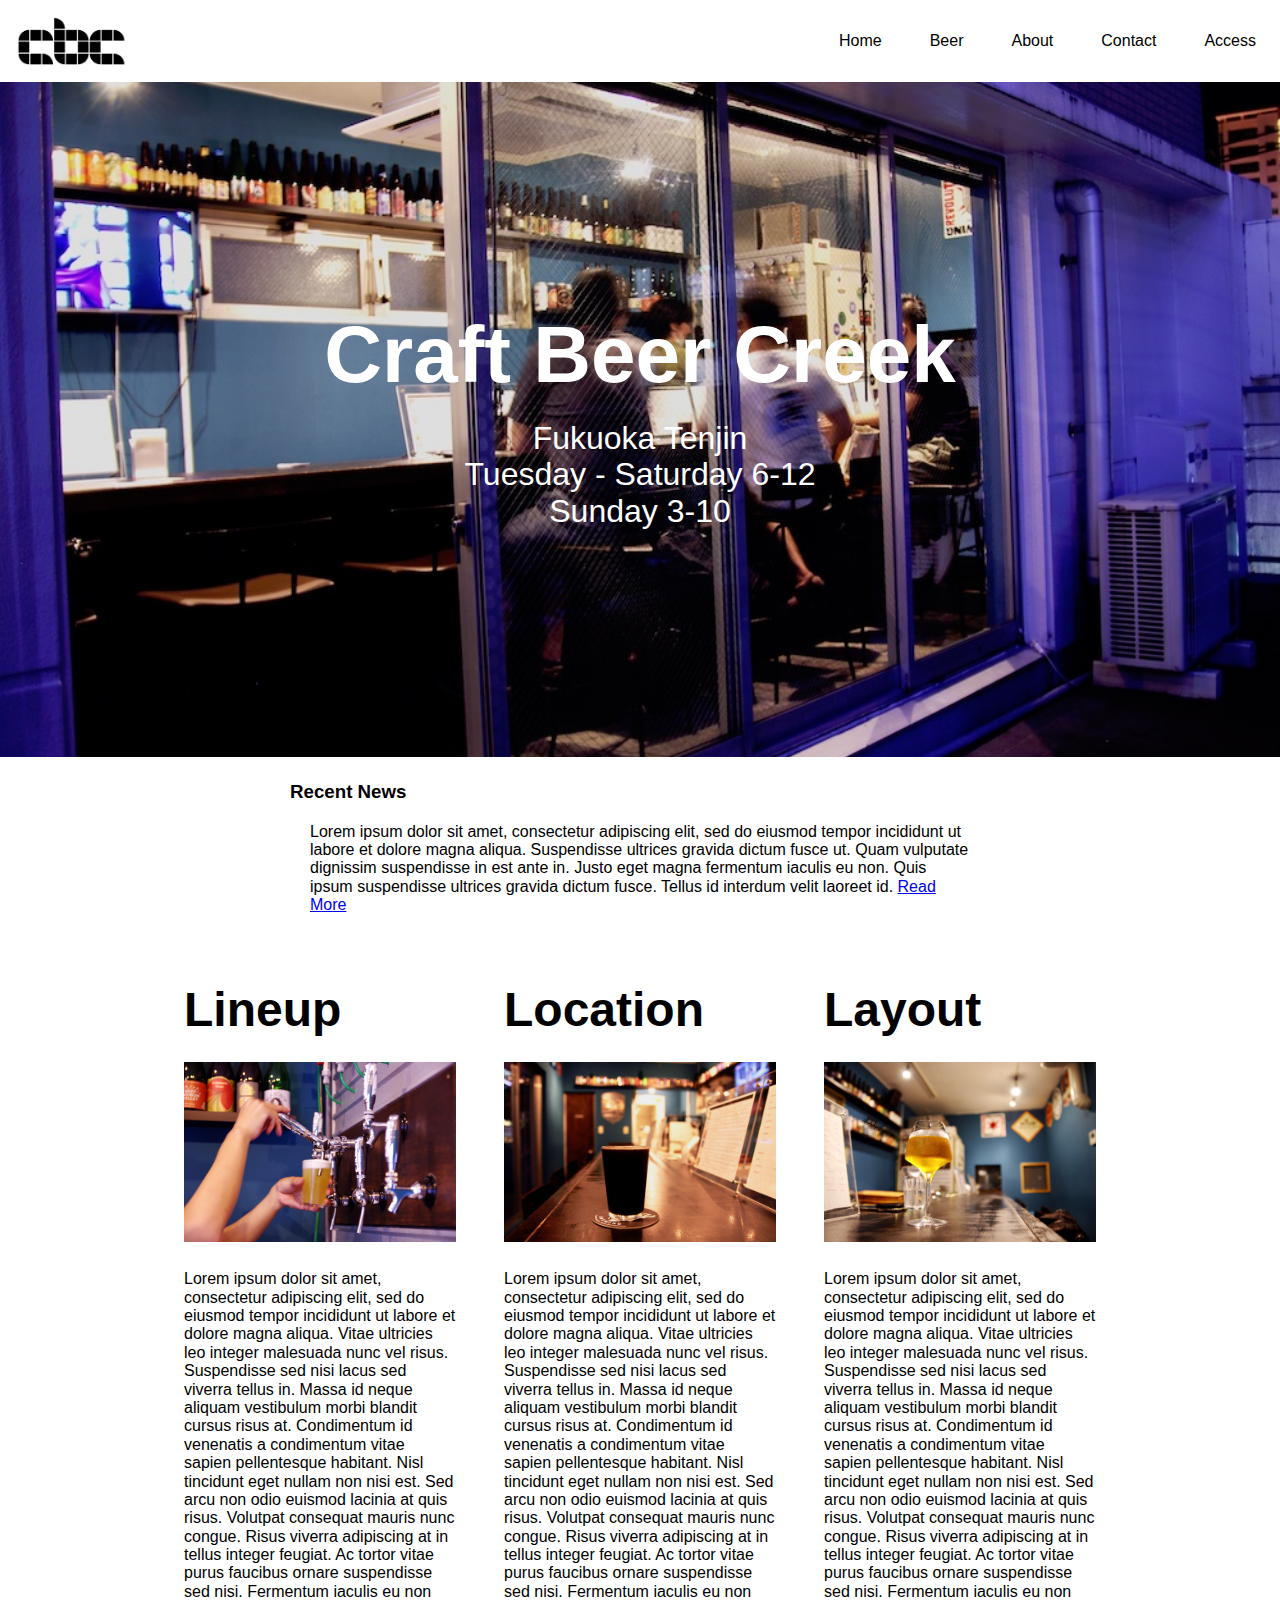
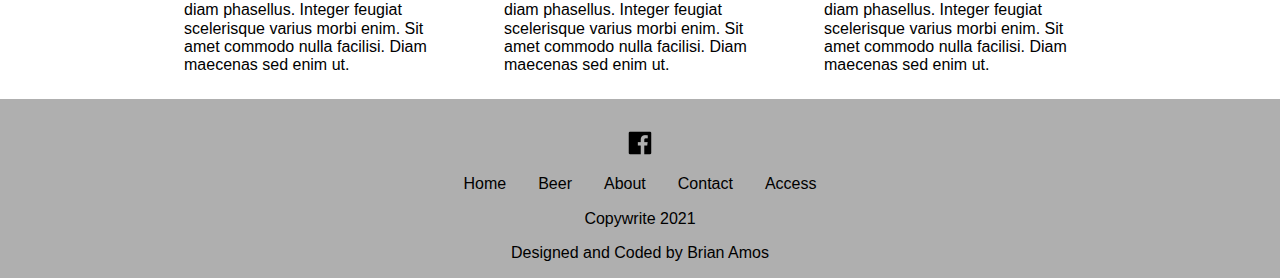
==== index.html @ b4b00aa2 "add menu" ====
<!DOCTYPE html>
<html lang="en">
<head>
    <meta charset="UTF-8">
    <meta name="viewport" content="width=device-width, initial-scale=1.0">
    <title>Document</title>
    <link rel="stylesheet" href="css/normalize.css">
    <link rel="stylesheet" href="css/mystyle.css">
</head>
<body>
  <div class="nav-background">
    <div class="nav-container">
      <div class="logo-btn">
        <img class="logo" src="/cbc.png" alt="logo">
        <div class="menu-button">Menu</div>
      </div>
      <nav>
        <ul class="nav-ul hide-ul">
          <li>
            <a class="nav-link" href="#">Home</a>  
          </li>
          <li>
            <a class="nav-link" href="#">Beer</a>
          </li>
          <li>
            <a class="nav-link" href="#">About</a>
          </li>
          <li>
            <a class="nav-link" href="#">Contact</a>
          </li>
          <li>
            <a class="nav-link" href="#">Access</a>
          </li>
        </ul>
      </nav>
    </div>  
  </div>
<div class="jumbotron"><h1>Craft Beer Creek</h1><br>
<p class="jumbotron-text">Fukuoka Tenjin<br>Tuesday - Saturday 6-12<br>Sunday 3-10</p>
</div>
<section class="recent_news">
  <h3 id="new-title">Recent News</h3>
  <p class="news_blurp">Lorem ipsum dolor sit amet, consectetur adipiscing elit, sed do eiusmod tempor incididunt ut labore et dolore magna aliqua. Suspendisse ultrices gravida dictum fusce ut. Quam vulputate dignissim suspendisse in est ante in. Justo eget magna fermentum iaculis eu non. Quis ipsum suspendisse ultrices gravida dictum fusce. Tellus id interdum velit laoreet id. <a href="#">Read More</a></p>
  <p></p>
</section>
<section class="intro">
    <div class="info">
      <h2>Lineup</h2>
      <img class="info-img" src="creekimg/creek3.jpg" alt="creek tap">
      <p>Lorem ipsum dolor sit amet, consectetur adipiscing elit, sed do eiusmod tempor incididunt ut labore et dolore magna aliqua. Vitae ultricies leo integer malesuada nunc vel risus. Suspendisse sed nisi lacus sed viverra tellus in. Massa id neque aliquam vestibulum morbi blandit cursus risus at. Condimentum id venenatis a condimentum vitae sapien pellentesque habitant. Nisl tincidunt eget nullam non nisi est. Sed arcu non odio euismod lacinia at quis risus. Volutpat consequat mauris nunc congue. Risus viverra adipiscing at in tellus integer feugiat. Ac tortor vitae purus faucibus ornare suspendisse sed nisi. Fermentum iaculis eu non diam phasellus. Integer feugiat scelerisque varius morbi enim. Sit amet commodo nulla facilisi. Diam maecenas sed enim ut.</p>
    </div>
    <div class="info">
      <h2>Location</h2>
      <img class="info-img" src="creekimg/creek2.jpg" alt="">
      <p>Lorem ipsum dolor sit amet, consectetur adipiscing elit, sed do eiusmod tempor incididunt ut labore et dolore magna aliqua. Vitae ultricies leo integer malesuada nunc vel risus. Suspendisse sed nisi lacus sed viverra tellus in. Massa id neque aliquam vestibulum morbi blandit cursus risus at. Condimentum id venenatis a condimentum vitae sapien pellentesque habitant. Nisl tincidunt eget nullam non nisi est. Sed arcu non odio euismod lacinia at quis risus. Volutpat consequat mauris nunc congue. Risus viverra adipiscing at in tellus integer feugiat. Ac tortor vitae purus faucibus ornare suspendisse sed nisi. Fermentum iaculis eu non diam phasellus. Integer feugiat scelerisque varius morbi enim. Sit amet commodo nulla facilisi. Diam maecenas sed enim ut.</p>
    </div>
    <div class="info">
      <h2>Layout</h2>
      <img class="info-img" src="creekimg/creek4.jpg" alt="">
      <p>Lorem ipsum dolor sit amet, consectetur adipiscing elit, sed do eiusmod tempor incididunt ut labore et dolore magna aliqua. Vitae ultricies leo integer malesuada nunc vel risus. Suspendisse sed nisi lacus sed viverra tellus in. Massa id neque aliquam vestibulum morbi blandit cursus risus at. Condimentum id venenatis a condimentum vitae sapien pellentesque habitant. Nisl tincidunt eget nullam non nisi est. Sed arcu non odio euismod lacinia at quis risus. Volutpat consequat mauris nunc congue. Risus viverra adipiscing at in tellus integer feugiat. Ac tortor vitae purus faucibus ornare suspendisse sed nisi. Fermentum iaculis eu non diam phasellus. Integer feugiat scelerisque varius morbi enim. Sit amet commodo nulla facilisi. Diam maecenas sed enim ut.</p>
    </div>
</section>
<footer>
  <div class="social"><a href="https://www.facebook.com/craftbeercreek/"><img src="facebook.png" alt="facebook"></a></div>
  <div class="footer-links">
    <ul class="footer-ul">
    <li>
      <a class="footer-link" href="#">Home</a>  
    </li>
    <li>
      <a class="footer-link" href="#">Beer</a>
    </li>
    <li>
      <a class="footer-link" href="#">About</a>
    </li>
    <li>
      <a class="footer-link" href="#">Contact</a>
    </li>
    <li>
      <a class="footer-link" href="#">Access</a>
    </li>
  </ul></div>
  <div class="cr"><p>Copywrite 2021</p></div>
  <div><p>Designed and Coded by Brian Amos</p></div>
</footer>
<script src="myjs.js"></script>    
</body>
</html>
---- css/mystyle.css ----
body, p, h1, h2, h3, h4, ul, li {
  margin: 0;
  padding: 0;
}

body {
  max-height: 100vh;
  font-family: sans-serif;
}
nav {
  font-style: normal;
  line-height: 50px;
}
.nav-container > nav > ul {
  list-style-type: none;
}
.nav-container {
  display: flex;
  justify-content: space-between;
  margin: 0 auto;
}
.logo-btn {
  display: flex;
  justify-content: space-between;
  align-items: center;
}
.nav-container > nav > ul {
  list-style-type: none;
}
.nav-ul {
  display: flex;
  max-width: 700px;
}
.nav-ul > li {
  display: flex;
}
.nav-link {
  font-size: 1rem;
  text-decoration: none;
  color: black;
  flex: 1;
  transition: 200ms;
}
.nav-ul li a:hover {
  color: #afafaf;
}
.logo {
    padding: 1rem;
    height: 3rem; 
    width: 6.975rem;
}
@media screen and (max-width: 700px) {

  .nav-container {
    flex-direction: column;
    text-align: center;
  }

  .menu-button {
    padding: 1rem;
    background-color: #f1f1f1;
    cursor: pointer;
  }

  .nav-ul {
    display: block;
    -webkit-box-orient: vertical;
    -webkit-box-direction: normal;
    -webkit-flex-direction: column;
    -ms-flex-direction: column;
    flex-direction: column;
    overflow: auto;
    direction: rtl;
    transition: max-height 400ms;
    max-height: 80vh;
  }

  .hide-ul {
    max-height: 0;
  }

  .nav-link {
    padding: 1rem 0;
    font-size: 1.3rem;
    border-bottom: 1px solid #f4f4f4;
  }
}
/* DESKTOP MENU */
@media screen and (min-width: 701px) {

  .menu-button {
    display: none;
  }

  .nav-link {
    flex-basis: auto;
    padding: 1rem 1.5rem;
  }
}

/* This moves the logo so that it's not touching the left side */
@media screen and (max-width: 1040px) {
  .nav-logo {
    margin-left: 1rem;
  }
}
/* END DESKTOP MENU */
.jumbotron {
    height: 100%;
    min-height: 75vh;
    background-size: cover;
    display: flex;
    flex-direction: column;
    justify-content: center;
    align-items: center;
    background-repeat: no-repeat;
    background-position: center;
    background-image: url("/creekimg/creek005.jpg");
}
.jumbotron-text {
  color: white;
  text-align: center;
  font-size: 2rem;
}
pic-text {
    font-size: 2rem;
    color: white;
}
footer {
    display: flex;
    flex-direction: column;
    justify-content: center;
    align-items: center;
    background-color: #afafaf;
    padding: 1rem 1rem;
}
.social {
  padding: 1rem 1rem;
}
.footer-ul {
  list-style: none;
  display: flex;
}
.footer-link {
  text-decoration: none;
  color: black;
  padding: 1rem 1rem;
}
.cr {
  padding: 1rem 1rem;
}
h1 {
  color: white;
  font-size: 5rem;
}
.recent_news {
  padding: 1.5rem;
  margin: auto;
  width: 75%;
  max-width: 700px;
}
#news-title {
  text-align: center;
}
.news_blurp {
  padding: 1.25rem;
}
.intro {
  margin: auto;
  width: 75%;
  display: flex;
  flex-wrap: wrap;
  flex-direction: row;
}
h2 {
  font-size: 3rem;
}
.info {
  min-width: 200px;
  flex: 1;
  padding: 1.5rem;
}
.info-img {
  padding: 1.5rem 0rem;
  margin: auto;
  width: 100%;
  height: auto;
}
/* Beer Menu */
.beerimg {
  height: auto;
  width: 100%;
  max-width: 100px;
  max-height: 100px;
  flex: 1;
  padding: 15px 0 0 0;
}
.beer-menu-title {
  text-align: center;
}
.beer-name {
  text-align: left;
  padding: 3px;
}
.beer {
  display: flex;
  flex-wrap: wrap;
  flex-flow: row;
  padding: 10px;
  max-width: 800px;
  margin: 0 auto;
}
.words {
  display: flex;
  flex: 2 200px;
  flex-direction: column;
  padding: 10px;
}
.top-beer {
  flex-direction: column;
}
.beer-extra {
  display: flex;
  flex-direction: row;
  padding: 3px;
}
.beer-des {
  font-size: small;
}
.half-price {
  padding: 10px 3px 3px 3px;
}
.pint-price {
  padding: 10px 3px 3px 3px;
}
.beer-origin {
  padding: 0 6px 0 0;
}
.beer-style {
  padding: 0 6px 0 0;
}
.abv {
  padding: 0 6px 0 0;
}
@media screen and (max-width: 800px) {
  
  .collapsible {
    display: flex;
  }
  .beer-des {
      padding: 0 18px;
      background-color: white;
      max-height: 0;
      overflow: hidden;
      transition: max-height 0.2s ease-out;
    }
}
@media screen and (min-width: 801px) {

  .collapsible {
    display: none;
  }
}
.collapsible {
  background-color: #eee;
  color: #444;
  cursor: pointer;
  padding: 18px;
  width: 100%;
  border: none;
  text-align: left;
  outline: none;
  font-size: 15px;
}
.active, .collapsible:hover {
  background-color: #ccc;
}
.collapsible:after {
  content: '\02795'; /* Unicode character for "plus" sign (+) */
  font-size: 13px;
  color: white;
  float: right;
  margin-left: 5px;
}
.active:after {
  content: "\2796"; /* Unicode character for "minus" sign (-) */
}
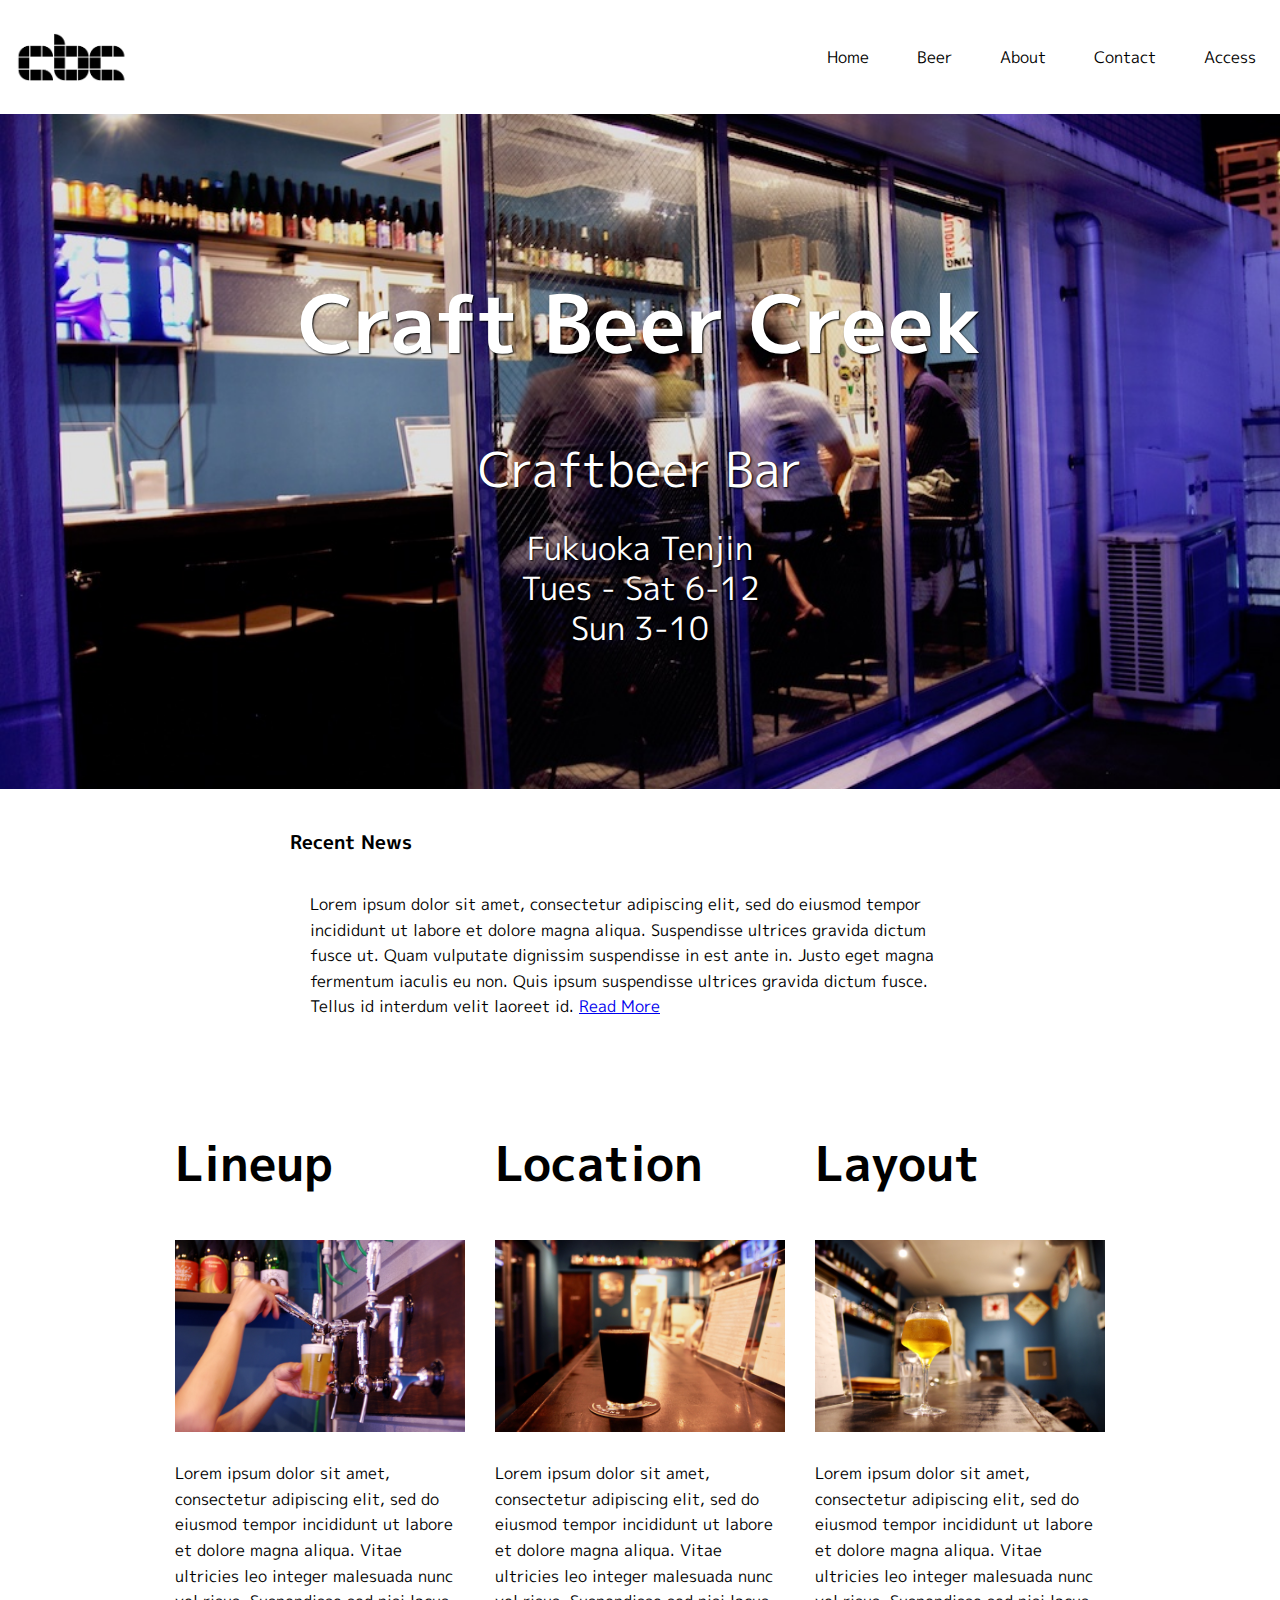
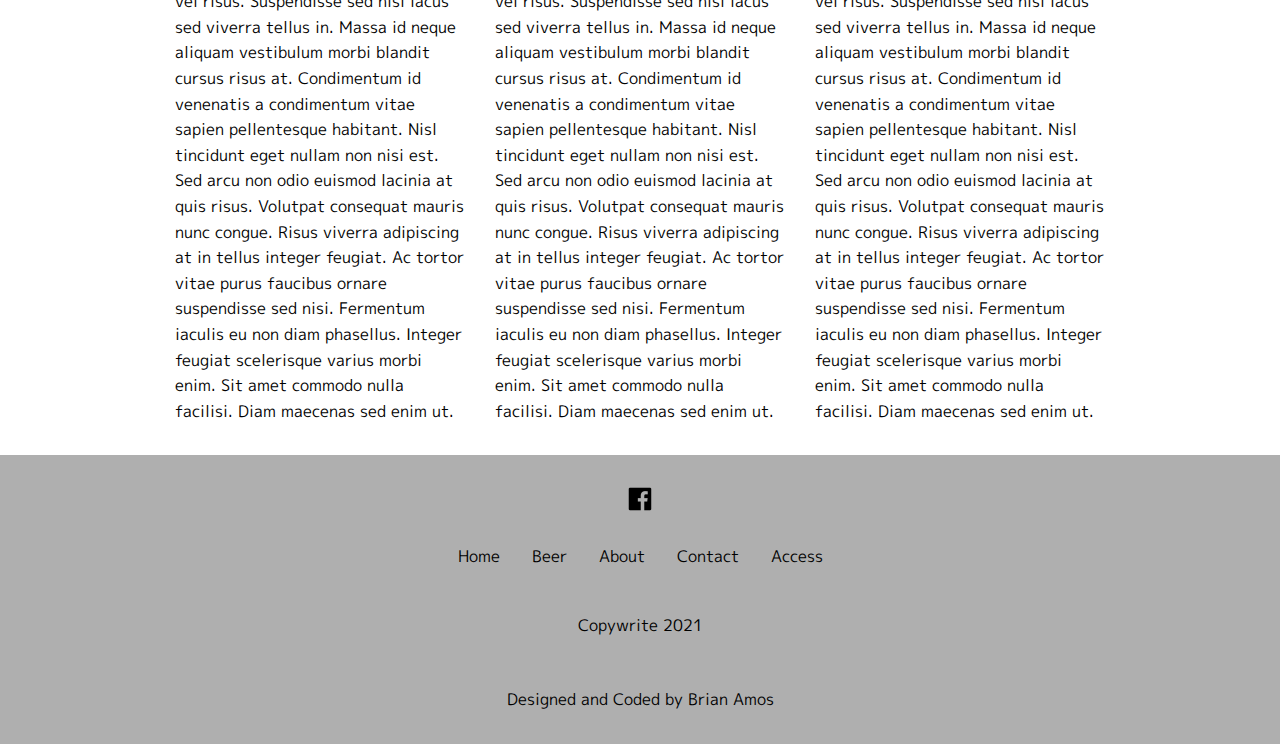
==== commit 6a890dc7: "Chagned menu to cards" ====
--- a/index.html
+++ b/index.html
@@ -3,9 +3,11 @@
 <head>
     <meta charset="UTF-8">
     <meta name="viewport" content="width=device-width, initial-scale=1.0">
-    <title>Document</title>
+    <title>Craft Beer Creek - Home</title>
     <link rel="stylesheet" href="css/normalize.css">
     <link rel="stylesheet" href="css/mystyle.css">
+    <link rel="preconnect" href="https://fonts.gstatic.com">
+    <link href="https://fonts.googleapis.com/css2?family=M+PLUS+1p:wght@100;300;400;500;700;800;900&display=swap" rel="stylesheet"> 
 </head>
 <body>
   <div class="nav-background">
@@ -35,8 +37,9 @@
       </nav>
     </div>  
   </div>
-<div class="jumbotron"><h1>Craft Beer Creek</h1><br>
-<p class="jumbotron-text">Fukuoka Tenjin<br>Tuesday - Saturday 6-12<br>Sunday 3-10</p>
+<div class="jumbotron"><h1 id="jumbo-title">Craft Beer Creek</h1><br>
+  <span class="tag">Craftbeer Bar</span>
+<p class="jumbotron-text">Fukuoka Tenjin<br>Tues - Sat 6-12<br>Sun 3-10</p>
 </div>
 <section class="recent_news">
   <h3 id="new-title">Recent News</h3>
@@ -44,21 +47,21 @@
   <p></p>
 </section>
 <section class="intro">
-    <div class="info">
-      <h2>Lineup</h2>
-      <img class="info-img" src="creekimg/creek3.jpg" alt="creek tap">
-      <p>Lorem ipsum dolor sit amet, consectetur adipiscing elit, sed do eiusmod tempor incididunt ut labore et dolore magna aliqua. Vitae ultricies leo integer malesuada nunc vel risus. Suspendisse sed nisi lacus sed viverra tellus in. Massa id neque aliquam vestibulum morbi blandit cursus risus at. Condimentum id venenatis a condimentum vitae sapien pellentesque habitant. Nisl tincidunt eget nullam non nisi est. Sed arcu non odio euismod lacinia at quis risus. Volutpat consequat mauris nunc congue. Risus viverra adipiscing at in tellus integer feugiat. Ac tortor vitae purus faucibus ornare suspendisse sed nisi. Fermentum iaculis eu non diam phasellus. Integer feugiat scelerisque varius morbi enim. Sit amet commodo nulla facilisi. Diam maecenas sed enim ut.</p>
-    </div>
-    <div class="info">
-      <h2>Location</h2>
-      <img class="info-img" src="creekimg/creek2.jpg" alt="">
-      <p>Lorem ipsum dolor sit amet, consectetur adipiscing elit, sed do eiusmod tempor incididunt ut labore et dolore magna aliqua. Vitae ultricies leo integer malesuada nunc vel risus. Suspendisse sed nisi lacus sed viverra tellus in. Massa id neque aliquam vestibulum morbi blandit cursus risus at. Condimentum id venenatis a condimentum vitae sapien pellentesque habitant. Nisl tincidunt eget nullam non nisi est. Sed arcu non odio euismod lacinia at quis risus. Volutpat consequat mauris nunc congue. Risus viverra adipiscing at in tellus integer feugiat. Ac tortor vitae purus faucibus ornare suspendisse sed nisi. Fermentum iaculis eu non diam phasellus. Integer feugiat scelerisque varius morbi enim. Sit amet commodo nulla facilisi. Diam maecenas sed enim ut.</p>
-    </div>
-    <div class="info">
-      <h2>Layout</h2>
-      <img class="info-img" src="creekimg/creek4.jpg" alt="">
-      <p>Lorem ipsum dolor sit amet, consectetur adipiscing elit, sed do eiusmod tempor incididunt ut labore et dolore magna aliqua. Vitae ultricies leo integer malesuada nunc vel risus. Suspendisse sed nisi lacus sed viverra tellus in. Massa id neque aliquam vestibulum morbi blandit cursus risus at. Condimentum id venenatis a condimentum vitae sapien pellentesque habitant. Nisl tincidunt eget nullam non nisi est. Sed arcu non odio euismod lacinia at quis risus. Volutpat consequat mauris nunc congue. Risus viverra adipiscing at in tellus integer feugiat. Ac tortor vitae purus faucibus ornare suspendisse sed nisi. Fermentum iaculis eu non diam phasellus. Integer feugiat scelerisque varius morbi enim. Sit amet commodo nulla facilisi. Diam maecenas sed enim ut.</p>
-    </div>
+  <div class="info">
+    <h2>Lineup</h2>
+    <img class="info-img" src="creekimg/creek3.jpg" alt="creek tap">
+    <p>Lorem ipsum dolor sit amet, consectetur adipiscing elit, sed do eiusmod tempor incididunt ut labore et dolore magna aliqua. Vitae ultricies leo integer malesuada nunc vel risus. Suspendisse sed nisi lacus sed viverra tellus in. Massa id neque aliquam vestibulum morbi blandit cursus risus at. Condimentum id venenatis a condimentum vitae sapien pellentesque habitant. Nisl tincidunt eget nullam non nisi est. Sed arcu non odio euismod lacinia at quis risus. Volutpat consequat mauris nunc congue. Risus viverra adipiscing at in tellus integer feugiat. Ac tortor vitae purus faucibus ornare suspendisse sed nisi. Fermentum iaculis eu non diam phasellus. Integer feugiat scelerisque varius morbi enim. Sit amet commodo nulla facilisi. Diam maecenas sed enim ut.</p>
+  </div>
+  <div class="info">
+    <h2>Location</h2>
+    <img class="info-img" src="creekimg/creek2.jpg" alt="">
+    <p>Lorem ipsum dolor sit amet, consectetur adipiscing elit, sed do eiusmod tempor incididunt ut labore et dolore magna aliqua. Vitae ultricies leo integer malesuada nunc vel risus. Suspendisse sed nisi lacus sed viverra tellus in. Massa id neque aliquam vestibulum morbi blandit cursus risus at. Condimentum id venenatis a condimentum vitae sapien pellentesque habitant. Nisl tincidunt eget nullam non nisi est. Sed arcu non odio euismod lacinia at quis risus. Volutpat consequat mauris nunc congue. Risus viverra adipiscing at in tellus integer feugiat. Ac tortor vitae purus faucibus ornare suspendisse sed nisi. Fermentum iaculis eu non diam phasellus. Integer feugiat scelerisque varius morbi enim. Sit amet commodo nulla facilisi. Diam maecenas sed enim ut.</p>
+  </div>
+  <div class="info">
+    <h2>Layout</h2>
+    <img class="info-img" src="creekimg/creek4.jpg" alt="">
+    <p>Lorem ipsum dolor sit amet, consectetur adipiscing elit, sed do eiusmod tempor incididunt ut labore et dolore magna aliqua. Vitae ultricies leo integer malesuada nunc vel risus. Suspendisse sed nisi lacus sed viverra tellus in. Massa id neque aliquam vestibulum morbi blandit cursus risus at. Condimentum id venenatis a condimentum vitae sapien pellentesque habitant. Nisl tincidunt eget nullam non nisi est. Sed arcu non odio euismod lacinia at quis risus. Volutpat consequat mauris nunc congue. Risus viverra adipiscing at in tellus integer feugiat. Ac tortor vitae purus faucibus ornare suspendisse sed nisi. Fermentum iaculis eu non diam phasellus. Integer feugiat scelerisque varius morbi enim. Sit amet commodo nulla facilisi. Diam maecenas sed enim ut.</p>
+  </div>
 </section>
 <footer>
   <div class="social"><a href="https://www.facebook.com/craftbeercreek/"><img src="facebook.png" alt="facebook"></a></div>
--- a/css/mystyle.css
+++ b/css/mystyle.css
@@ -1,11 +1,14 @@
 body, p, h1, h2, h3, h4, ul, li {
-  margin: 0;
+  margin1 1;
   padding: 0;
+}
+p {
+  line-height: 1.6rem;
 }
 
 body {
   max-height: 100vh;
-  font-family: sans-serif;
+  font-family: 'M PLUS 1p', sans-serif;
 }
 nav {
   font-style: normal;
@@ -57,7 +60,7 @@
   }
 
   .menu-button {
-    padding: 1rem;
+    padding: 15px;
     background-color: #f1f1f1;
     cursor: pointer;
   }
@@ -121,10 +124,14 @@
   color: white;
   text-align: center;
   font-size: 2rem;
-}
-pic-text {
-    font-size: 2rem;
-    color: white;
+  text-shadow: 1px 1px 2px black;
+  line-height: 2.5rem;
+  overflow-wrap: break-word;
+}
+#jumbo-title {
+  text-shadow: 1px 1px 2px black;
+  color: white;
+  font-size: 5rem;
 }
 footer {
     display: flex;
@@ -140,6 +147,7 @@
 .footer-ul {
   list-style: none;
   display: flex;
+  flex-wrap: wrap;
 }
 .footer-link {
   text-decoration: none;
@@ -149,10 +157,6 @@
 .cr {
   padding: 1rem 1rem;
 }
-h1 {
-  color: white;
-  font-size: 5rem;
-}
 .recent_news {
   padding: 1.5rem;
   margin: auto;
@@ -178,70 +182,15 @@
 .info {
   min-width: 200px;
   flex: 1;
-  padding: 1.5rem;
+  padding: 15px;
 }
 .info-img {
-  padding: 1.5rem 0rem;
+  padding: 10px 0rem;
   margin: auto;
   width: 100%;
   height: auto;
 }
-/* Beer Menu */
-.beerimg {
-  height: auto;
-  width: 100%;
-  max-width: 100px;
-  max-height: 100px;
-  flex: 1;
-  padding: 15px 0 0 0;
-}
-.beer-menu-title {
-  text-align: center;
-}
-.beer-name {
-  text-align: left;
-  padding: 3px;
-}
-.beer {
-  display: flex;
-  flex-wrap: wrap;
-  flex-flow: row;
-  padding: 10px;
-  max-width: 800px;
-  margin: 0 auto;
-}
-.words {
-  display: flex;
-  flex: 2 200px;
-  flex-direction: column;
-  padding: 10px;
-}
-.top-beer {
-  flex-direction: column;
-}
-.beer-extra {
-  display: flex;
-  flex-direction: row;
-  padding: 3px;
-}
-.beer-des {
-  font-size: small;
-}
-.half-price {
-  padding: 10px 3px 3px 3px;
-}
-.pint-price {
-  padding: 10px 3px 3px 3px;
-}
-.beer-origin {
-  padding: 0 6px 0 0;
-}
-.beer-style {
-  padding: 0 6px 0 0;
-}
-.abv {
-  padding: 0 6px 0 0;
-}
+
 @media screen and (max-width: 800px) {
   
   .collapsible {
@@ -270,7 +219,7 @@
   border: none;
   text-align: left;
   outline: none;
-  font-size: 15px;
+  font-size: 18px;
 }
 .active, .collapsible:hover {
   background-color: #ccc;
@@ -284,4 +233,51 @@
 }
 .active:after {
   content: "\2796"; /* Unicode character for "minus" sign (-) */
-}+}
+.beer-menu-title {
+  margin: auto;
+  text-align: center;
+}
+/*Beer card*/
+.card-container {
+  display: flex;
+  align-items: center;
+  justify-content: space-around;
+  flex-wrap: wrap;
+  flex-direction: row;
+  margin: auto;
+}
+.beer-card {
+  background-repeat: no-repeat;
+  background-position: 50% 50%;
+  background-size: cover;
+  width: 100%;
+  max-width: 250px;
+  max-height: 250px;
+  height: auto;
+  border-radius: 15%;
+  height: 1000px;
+  width: 1000px;
+  padding: 10px;
+  margin: 10px;
+  box-shadow: 0 4px 8px 0 rgba(0,0,0,0.2);
+}
+.card-wrapper {
+  margin: auto;
+  text-align: center;
+  padding: 15px;
+}
+#card_1 {
+  background-image: url(/creekimg/antihero.jpg);
+}
+#card_2 {
+  background-image: url(/creekimg/industrial-arts-wrench-industrial-arts-wrench_1_square.jpg);
+}
+#card_3 {
+  background-image: url(/creekimg/barbaricworks_logo1-1024x1024.png.webp);
+}
+.tag {
+  font-size: 3rem;
+  color: white;
+  text-shadow: 1px 1px 2px black;
+}
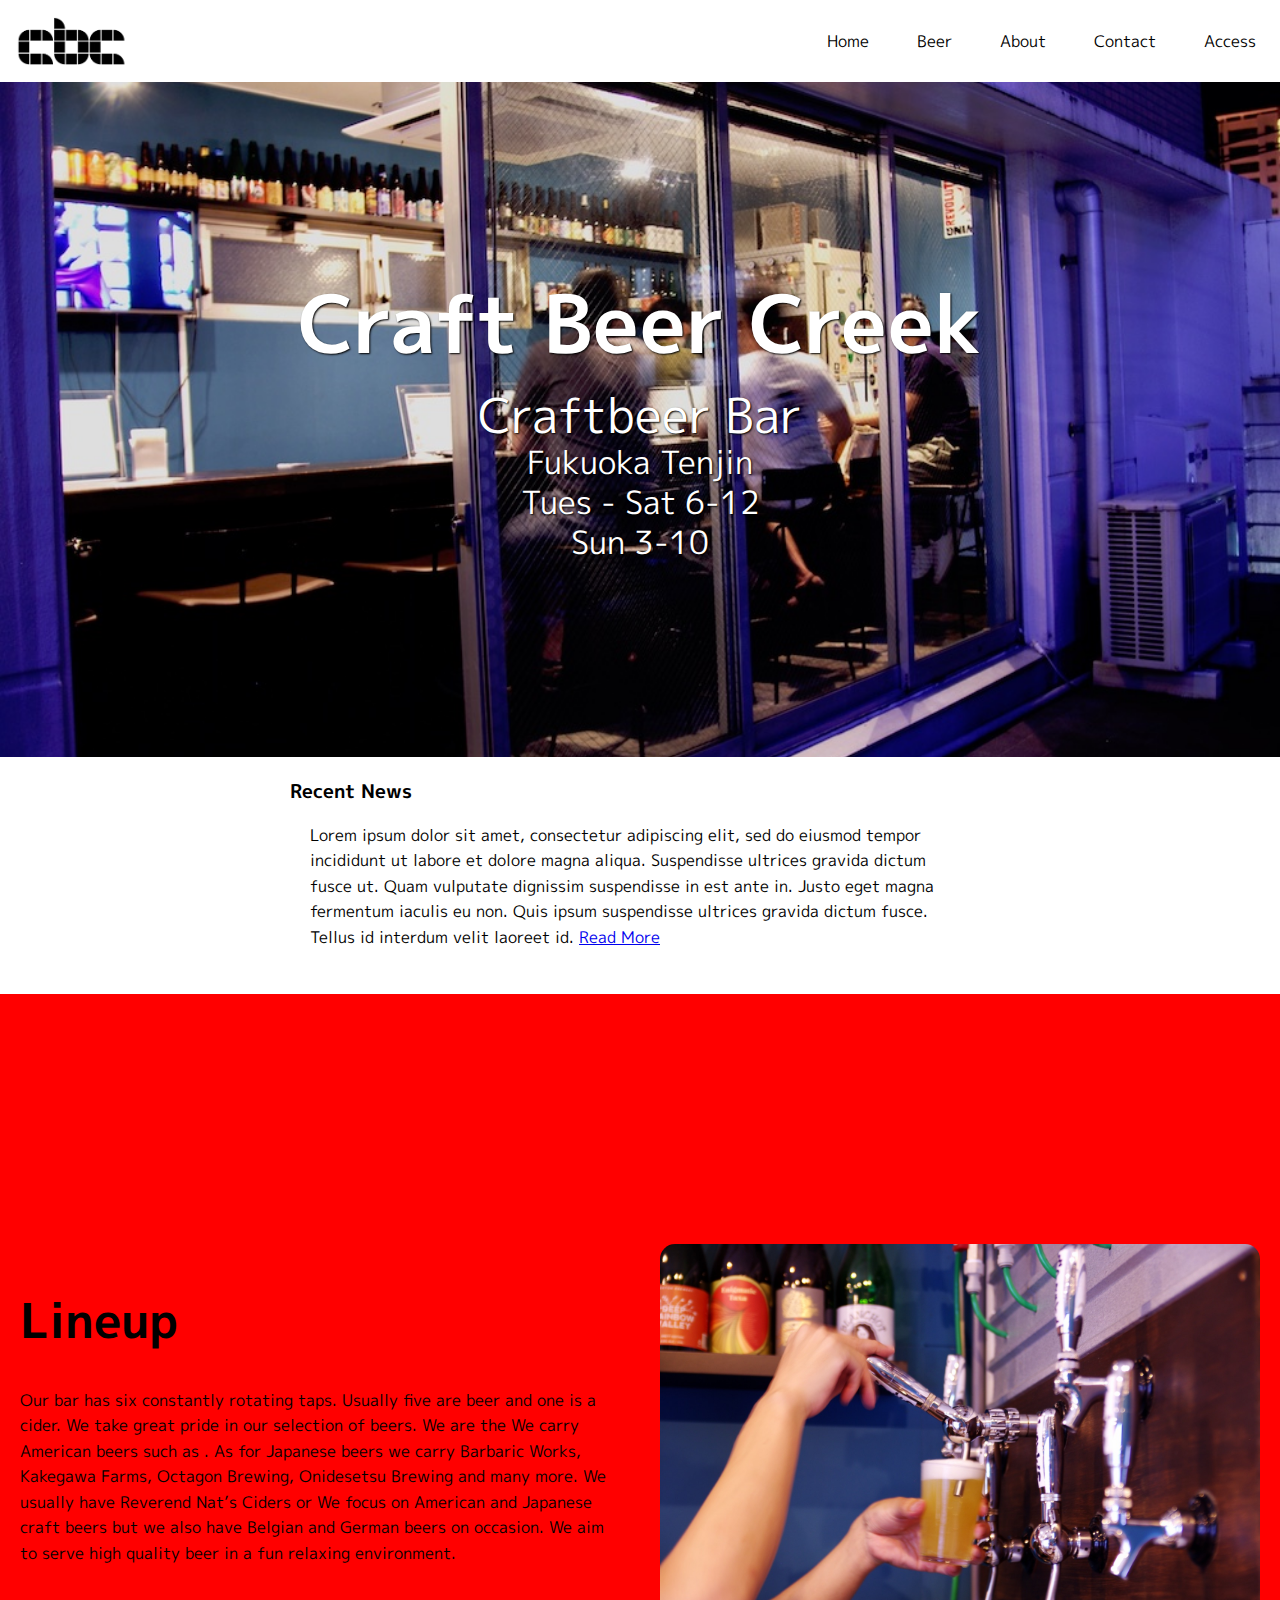
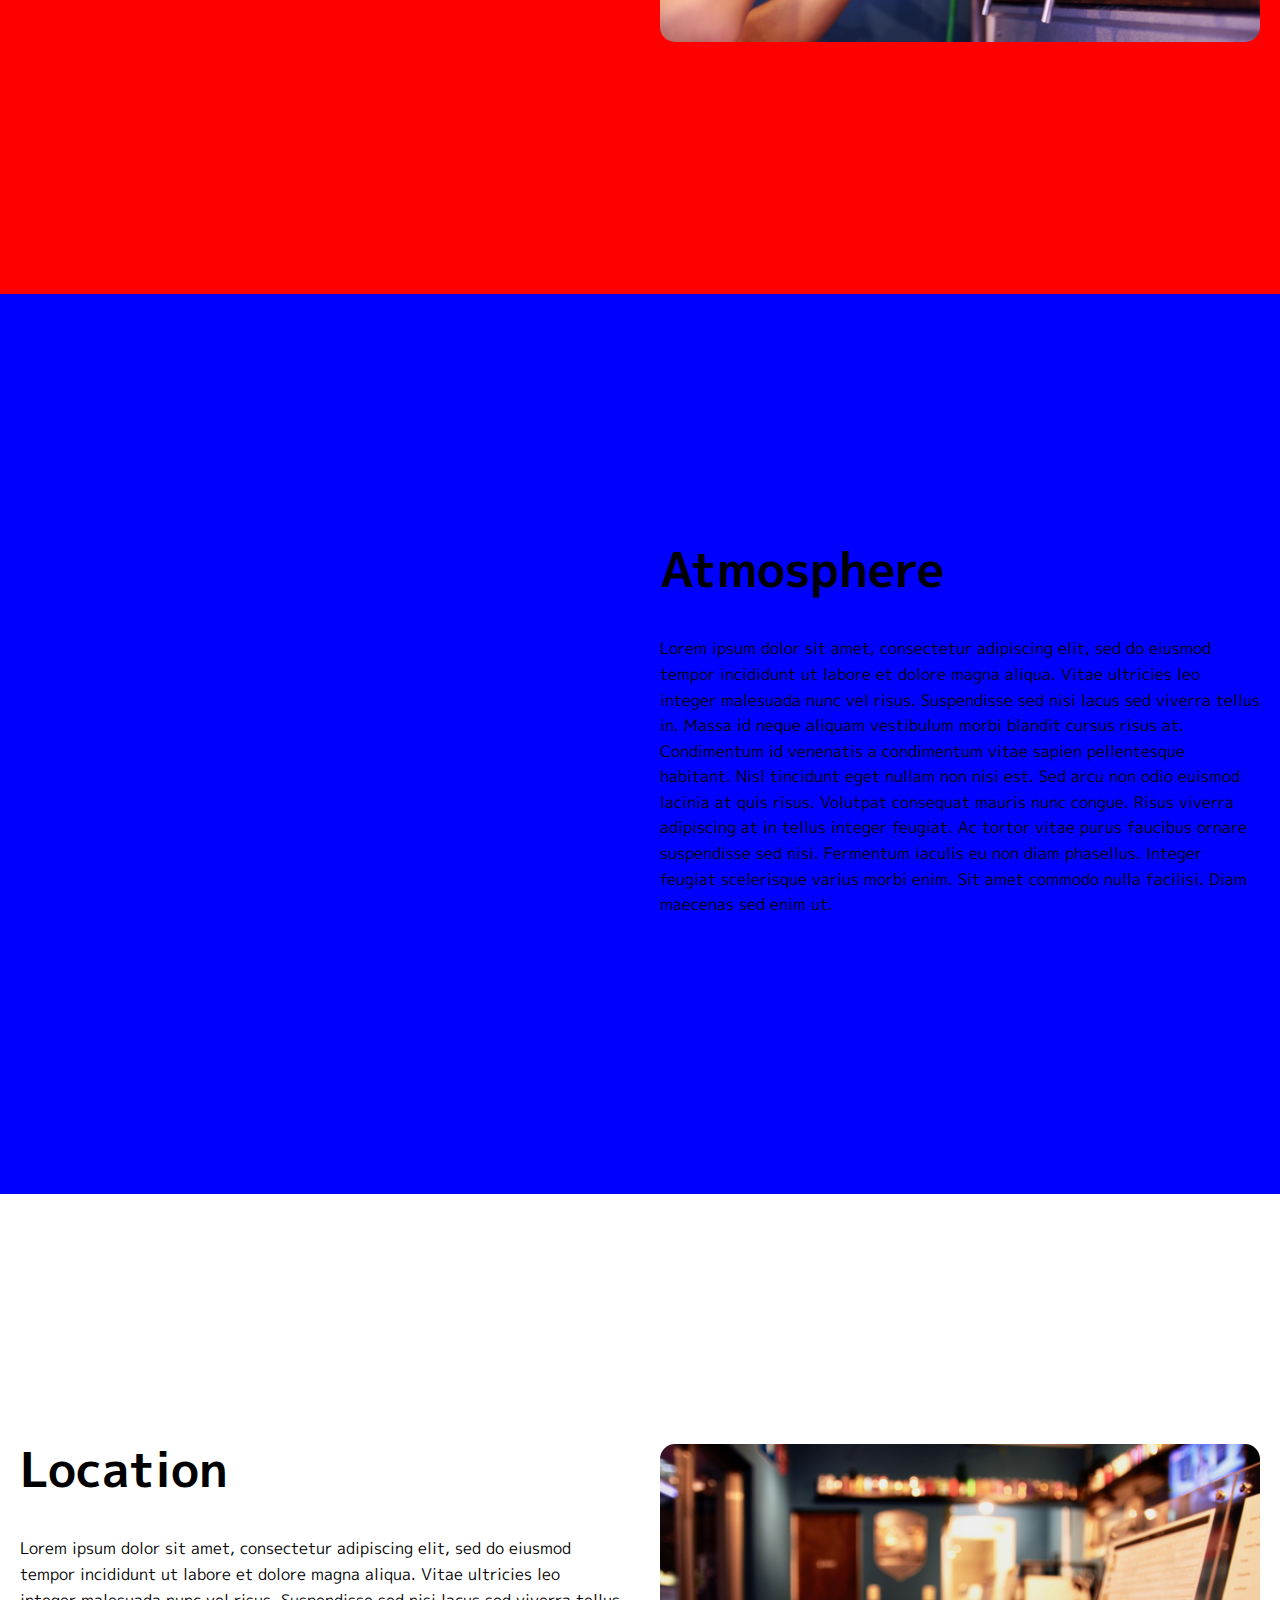
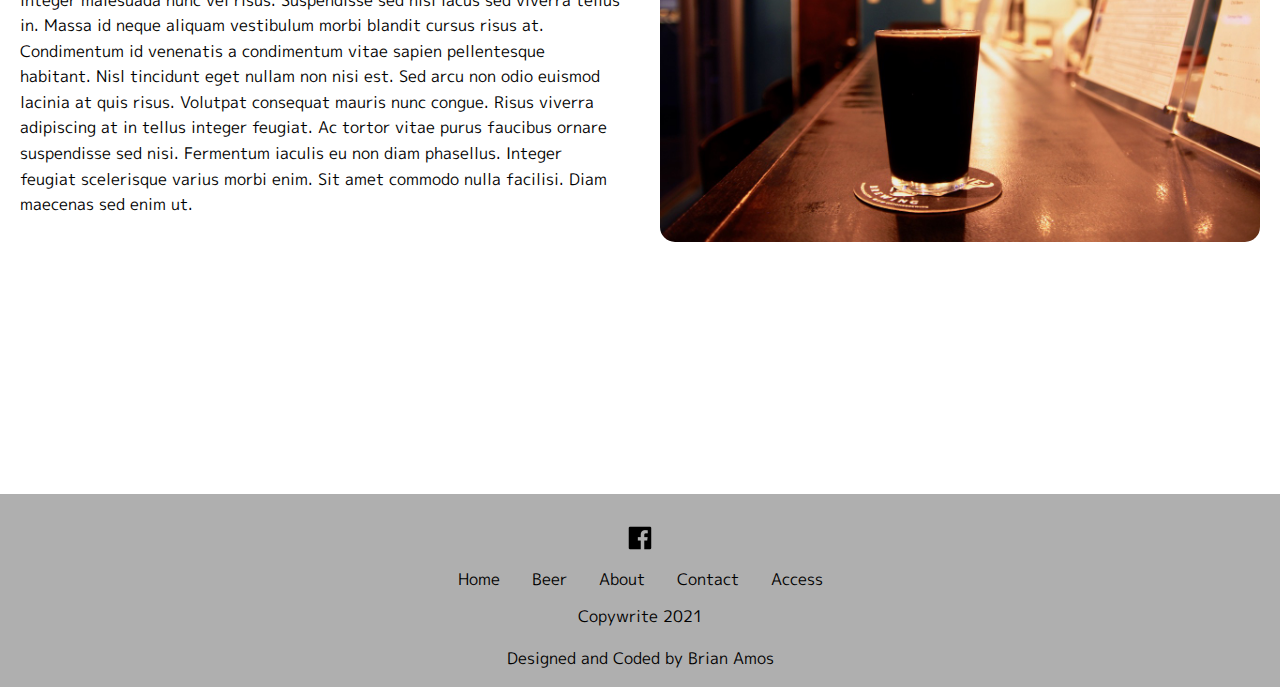
==== commit be022c2f: "delete beer and rename beer2 to beer" ====
--- a/index.html
+++ b/index.html
@@ -46,22 +46,42 @@
   <p class="news_blurp">Lorem ipsum dolor sit amet, consectetur adipiscing elit, sed do eiusmod tempor incididunt ut labore et dolore magna aliqua. Suspendisse ultrices gravida dictum fusce ut. Quam vulputate dignissim suspendisse in est ante in. Justo eget magna fermentum iaculis eu non. Quis ipsum suspendisse ultrices gravida dictum fusce. Tellus id interdum velit laoreet id. <a href="#">Read More</a></p>
   <p></p>
 </section>
-<section class="intro">
-  <div class="info">
-    <h2>Lineup</h2>
-    <img class="info-img" src="creekimg/creek3.jpg" alt="creek tap">
-    <p>Lorem ipsum dolor sit amet, consectetur adipiscing elit, sed do eiusmod tempor incididunt ut labore et dolore magna aliqua. Vitae ultricies leo integer malesuada nunc vel risus. Suspendisse sed nisi lacus sed viverra tellus in. Massa id neque aliquam vestibulum morbi blandit cursus risus at. Condimentum id venenatis a condimentum vitae sapien pellentesque habitant. Nisl tincidunt eget nullam non nisi est. Sed arcu non odio euismod lacinia at quis risus. Volutpat consequat mauris nunc congue. Risus viverra adipiscing at in tellus integer feugiat. Ac tortor vitae purus faucibus ornare suspendisse sed nisi. Fermentum iaculis eu non diam phasellus. Integer feugiat scelerisque varius morbi enim. Sit amet commodo nulla facilisi. Diam maecenas sed enim ut.</p>
-  </div>
-  <div class="info">
-    <h2>Location</h2>
-    <img class="info-img" src="creekimg/creek2.jpg" alt="">
-    <p>Lorem ipsum dolor sit amet, consectetur adipiscing elit, sed do eiusmod tempor incididunt ut labore et dolore magna aliqua. Vitae ultricies leo integer malesuada nunc vel risus. Suspendisse sed nisi lacus sed viverra tellus in. Massa id neque aliquam vestibulum morbi blandit cursus risus at. Condimentum id venenatis a condimentum vitae sapien pellentesque habitant. Nisl tincidunt eget nullam non nisi est. Sed arcu non odio euismod lacinia at quis risus. Volutpat consequat mauris nunc congue. Risus viverra adipiscing at in tellus integer feugiat. Ac tortor vitae purus faucibus ornare suspendisse sed nisi. Fermentum iaculis eu non diam phasellus. Integer feugiat scelerisque varius morbi enim. Sit amet commodo nulla facilisi. Diam maecenas sed enim ut.</p>
-  </div>
-  <div class="info">
-    <h2>Layout</h2>
-    <img class="info-img" src="creekimg/creek4.jpg" alt="">
-    <p>Lorem ipsum dolor sit amet, consectetur adipiscing elit, sed do eiusmod tempor incididunt ut labore et dolore magna aliqua. Vitae ultricies leo integer malesuada nunc vel risus. Suspendisse sed nisi lacus sed viverra tellus in. Massa id neque aliquam vestibulum morbi blandit cursus risus at. Condimentum id venenatis a condimentum vitae sapien pellentesque habitant. Nisl tincidunt eget nullam non nisi est. Sed arcu non odio euismod lacinia at quis risus. Volutpat consequat mauris nunc congue. Risus viverra adipiscing at in tellus integer feugiat. Ac tortor vitae purus faucibus ornare suspendisse sed nisi. Fermentum iaculis eu non diam phasellus. Integer feugiat scelerisque varius morbi enim. Sit amet commodo nulla facilisi. Diam maecenas sed enim ut.</p>
-  </div>
+<section class="container">
+  <section class="full-view-container" id="first">
+      <div class="left">
+          <h2 class="subtitle">Lineup</h2>
+          <div class="intro-text-wrapper">
+            <p class="intro-text">Our bar has six constantly rotating taps. 
+                Usually five are beer and one is a cider. 
+                We take great pride in our selection of beers. 
+                We are the  We carry American beers such as . 
+                As for Japanese beers we carry Barbaric Works, Kakegawa Farms, Octagon Brewing, Onidesetsu Brewing and many more. 
+                We usually have Reverend Nat’s Ciders or We focus on American and Japanese craft beers but we also have Belgian and German beers on occasion. 
+                We aim to serve high quality beer in a fun relaxing environment. </p>
+            </div>
+      </div>
+      <div class="right">
+          <img class="info-img" src="creekimg/creek3.jpg" alt="creek tap">
+      </div>
+  </section>
+  <section class="full-view-container" id="second">
+      <div class="left">
+        <img class="info-img" src="creekimg/S__17809436.jpg" alt="">
+      </div>
+      <div class="right">
+        <h2 class="subtitle">Atmosphere</h2>
+        <p class="intro-text">Lorem ipsum dolor sit amet, consectetur adipiscing elit, sed do eiusmod tempor incididunt ut labore et dolore magna aliqua. Vitae ultricies leo integer malesuada nunc vel risus. Suspendisse sed nisi lacus sed viverra tellus in. Massa id neque aliquam vestibulum morbi blandit cursus risus at. Condimentum id venenatis a condimentum vitae sapien pellentesque habitant. Nisl tincidunt eget nullam non nisi est. Sed arcu non odio euismod lacinia at quis risus. Volutpat consequat mauris nunc congue. Risus viverra adipiscing at in tellus integer feugiat. Ac tortor vitae purus faucibus ornare suspendisse sed nisi. Fermentum iaculis eu non diam phasellus. Integer feugiat scelerisque varius morbi enim. Sit amet commodo nulla facilisi. Diam maecenas sed enim ut.</p>
+      </div>
+  </section>
+  <section class="full-view-container" id="third">
+      <div class="left">
+        <h2 class="subtitle">Location</h2>
+        <p class="intro-text">Lorem ipsum dolor sit amet, consectetur adipiscing elit, sed do eiusmod tempor incididunt ut labore et dolore magna aliqua. Vitae ultricies leo integer malesuada nunc vel risus. Suspendisse sed nisi lacus sed viverra tellus in. Massa id neque aliquam vestibulum morbi blandit cursus risus at. Condimentum id venenatis a condimentum vitae sapien pellentesque habitant. Nisl tincidunt eget nullam non nisi est. Sed arcu non odio euismod lacinia at quis risus. Volutpat consequat mauris nunc congue. Risus viverra adipiscing at in tellus integer feugiat. Ac tortor vitae purus faucibus ornare suspendisse sed nisi. Fermentum iaculis eu non diam phasellus. Integer feugiat scelerisque varius morbi enim. Sit amet commodo nulla facilisi. Diam maecenas sed enim ut.</p>
+      </div>
+      <div class="right">
+        <img class="info-img" src="creekimg/creek2.jpg" alt="">
+      </div>
+  </section>
 </section>
 <footer>
   <div class="social"><a href="https://www.facebook.com/craftbeercreek/"><img src="facebook.png" alt="facebook"></a></div>
--- a/css/mystyle.css
+++ b/css/mystyle.css
@@ -1,5 +1,5 @@
 body, p, h1, h2, h3, h4, ul, li {
-  margin1 1;
+  margin: 0;
   padding: 0;
 }
 p {
@@ -175,24 +175,47 @@
   display: flex;
   flex-wrap: wrap;
   flex-direction: row;
-}
-h2 {
+  justify-content: center;
+}
+.subtitle {
   font-size: 3rem;
+  padding-bottom: 20px;
 }
 .info {
   min-width: 200px;
   flex: 1;
   padding: 15px;
+
 }
 .info-img {
-  padding: 10px 0rem;
   margin: auto;
   width: 100%;
   height: auto;
-}
-
+  border-radius: 15px;
+}
+.intro-text {
+  padding-top: 20px;
+  padding-bottom: 30px;
+}
+.intro-button {
+  background-color: #0f6eb8;
+  border: none;
+  text-align: center;
+  text-decoration: none;
+  font-size: 16px;
+  color: white;
+  border-radius: 10px;
+  height: 50px;
+  width: 150px;
+  margin: 0 auto;
+  display: block;
+  cursor: pointer;
+}
 @media screen and (max-width: 800px) {
-  
+  .label, .input, input[type=submit] {
+    width: 100%;
+    margin-top: 0;
+  }
   .collapsible {
     display: flex;
   }
@@ -237,6 +260,8 @@
 .beer-menu-title {
   margin: auto;
   text-align: center;
+  padding: 20px;
+  font-size: 46px;
 }
 /*Beer card*/
 .card-container {
@@ -255,7 +280,7 @@
   max-width: 250px;
   max-height: 250px;
   height: auto;
-  border-radius: 15%;
+  border-radius: 10%;
   height: 1000px;
   width: 1000px;
   padding: 10px;
@@ -263,21 +288,173 @@
   box-shadow: 0 4px 8px 0 rgba(0,0,0,0.2);
 }
 .card-wrapper {
-  margin: auto;
   text-align: center;
   padding: 15px;
+  border-radius: 5%;
+  max-width: 270px;
+  margin: auto;
+  box-shadow: 0 4px 8px 0 rgba(0,0,0,0.2);
+}
+#beer-size {
+  display: flex;
+  align-items: center;
+  justify-content: space-around;
+  flex-wrap: wrap;
+  flex-direction: row;
+  margin: auto;
+  width: 250px;
+  padding: 20px;
+}
+.beer-icon-wrapper-half {
+  margin: auto;
+  text-align: center;
+  padding-top: 25px;
+}
+.beer-icon-wrapper {
+  margin: auto;
+  text-align: center;
+}
+.glass-icon-wrapper {
+  margin: auto;
+}
+.label-beer {
+  margin: auto;
+  text-align: center;
+}
+.glass-icon-half {
+  width: 100%;
+  height: auto;
+  max-height: 75px;
+  max-width: 37.5px;
+  margin: auto;
+}
+.glass-icon {
+  width: 100%;
+  height: auto;
+  max-height: 100px;
+  max-width: 50px;
+  margin: auto;
 }
 #card_1 {
   background-image: url(/creekimg/antihero.jpg);
+  margin: auto;
 }
 #card_2 {
   background-image: url(/creekimg/industrial-arts-wrench-industrial-arts-wrench_1_square.jpg);
+  margin: auto;
 }
 #card_3 {
   background-image: url(/creekimg/barbaricworks_logo1-1024x1024.png.webp);
+  margin: auto;
 }
 .tag {
   font-size: 3rem;
   color: white;
   text-shadow: 1px 1px 2px black;
 }
+.text2 {
+  padding-top: 10px;
+  line-height: 140%;
+}
+.large-card {
+  margin: auto;
+  text-align: center;
+  padding: 30px;
+  flex: 1 1 calc(33.33% - 60px);
+}
+.beer-text {
+  padding-top: 10px;
+}
+.beer-price {
+  line-height: 200%;
+}
+/* CONTACT PAGE */
+.title {
+  text-align: center;
+}
+.wrapper {
+  display: flex;
+  align-items: center;
+  justify-content: space-around;
+  flex-wrap: wrap;
+  flex-direction: row;
+  margin: auto;
+}
+#contact-info, #contact-form {
+  margin: 30px;
+}
+#submit {
+  margin: auto;
+}
+input[type=text], select, textarea {
+  width: 100%;
+  padding: 12px;
+  border: 1px solid #ccc;
+  border-radius: 4px;
+  box-sizing: border-box;
+  resize: vertical;
+}
+label {
+  padding: 12px 12px 12px 0;
+  display: inline-block;
+}
+input[type=submit] {
+  background-color: #4CAF50;
+  color: white;
+  padding: 12px 20px;
+  border: none;
+  border-radius: 4px;
+  cursor: pointer;
+  float: right;
+}
+.label {
+  float: left;
+  width: 25%;
+  margin-top: 6px;
+}
+.input {
+  float: left;
+  width: 75%;
+  margin-top: 6px;
+}
+.row:after {
+  content: "";
+  display: table;
+  clear: both;
+}
+
+/* info display*/
+.full-view-container {
+  height: 100vh;
+  display: flex;
+  align-items: center;
+  justify-content: center;
+  flex-direction: row;
+  flex-wrap: wrap;
+}
+.left {
+  flex: 1;
+  margin: 20px;
+}
+.right {
+  flex: 1;
+  margin: 20px;
+}
+.intro-text-wrapper {
+  max-width: 600px;
+}
+#first {
+  background: red;
+}
+#second {
+  background: blue;
+}
+.info-img {
+  max-width: 100%;
+  height: auto;
+}
+@media screen and (max-width: 700px) {
+  .full-view-container {
+      flex-direction: column;
+  }
+}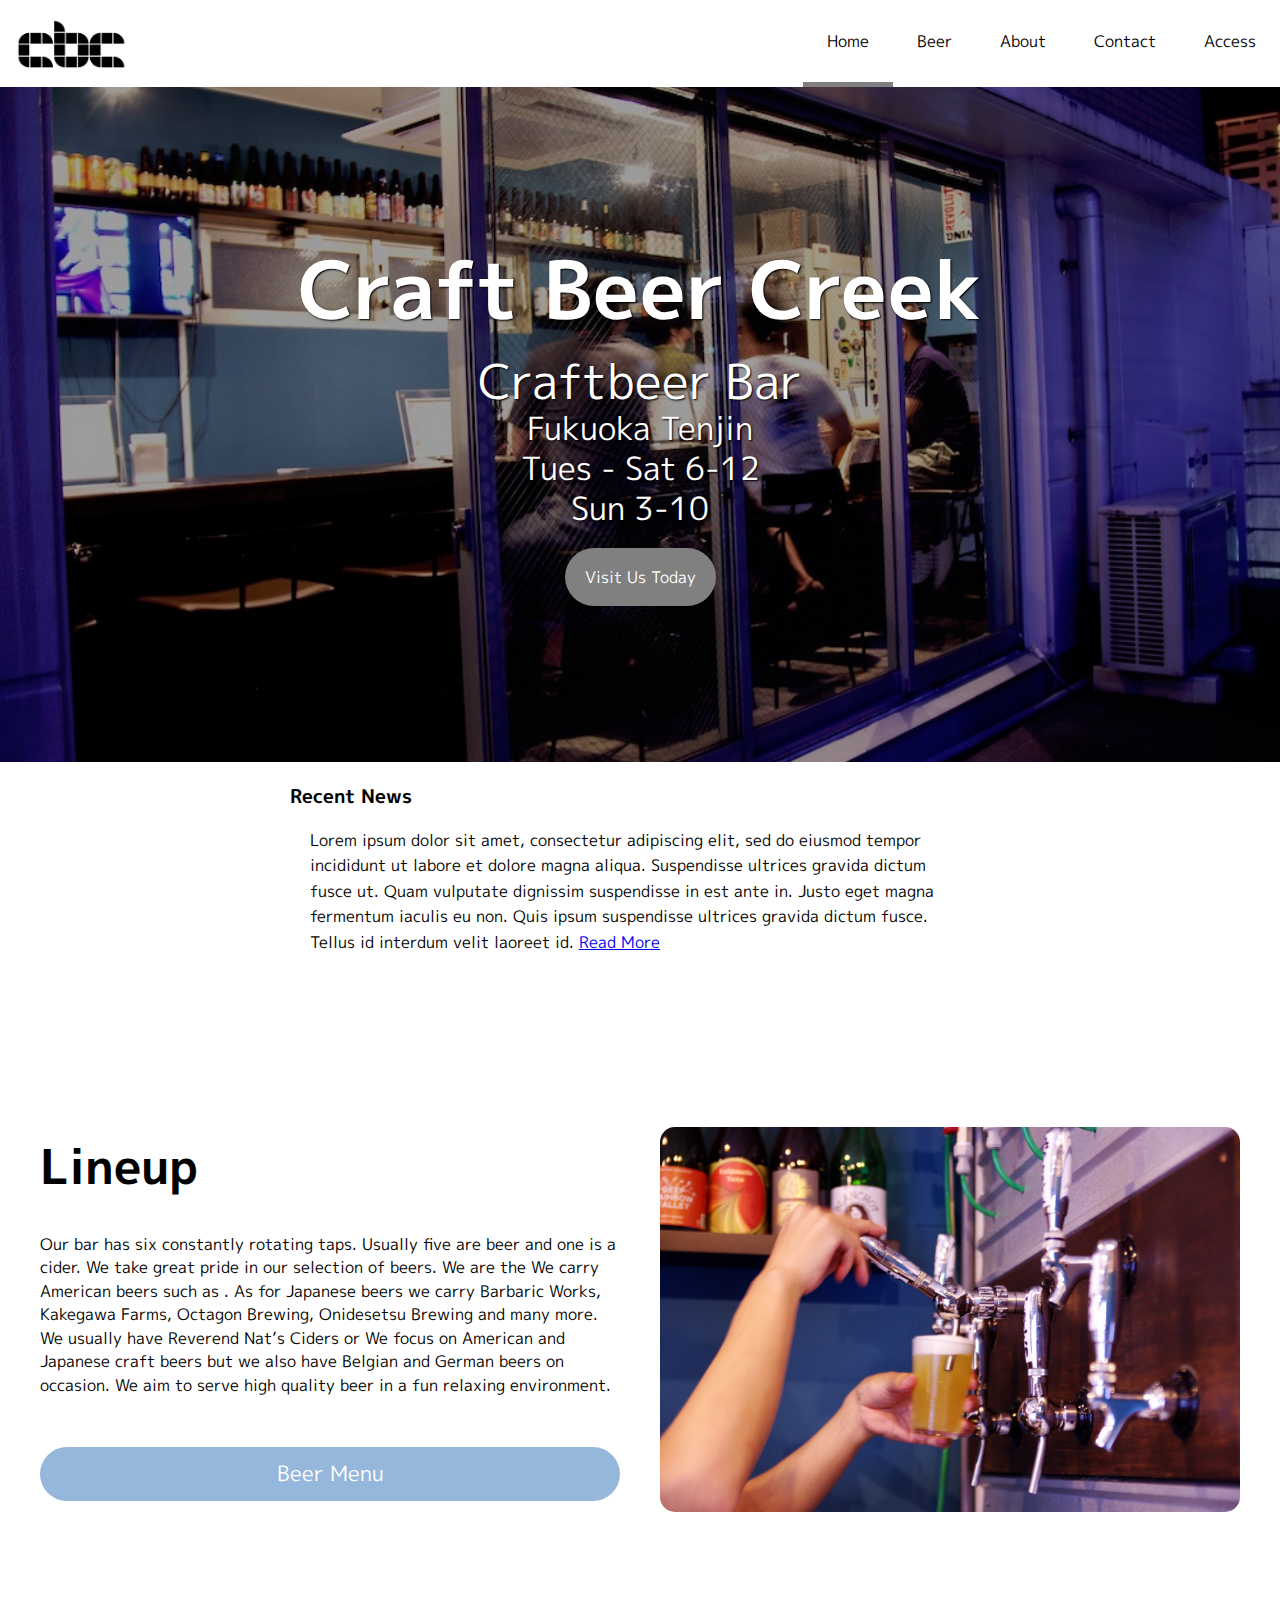
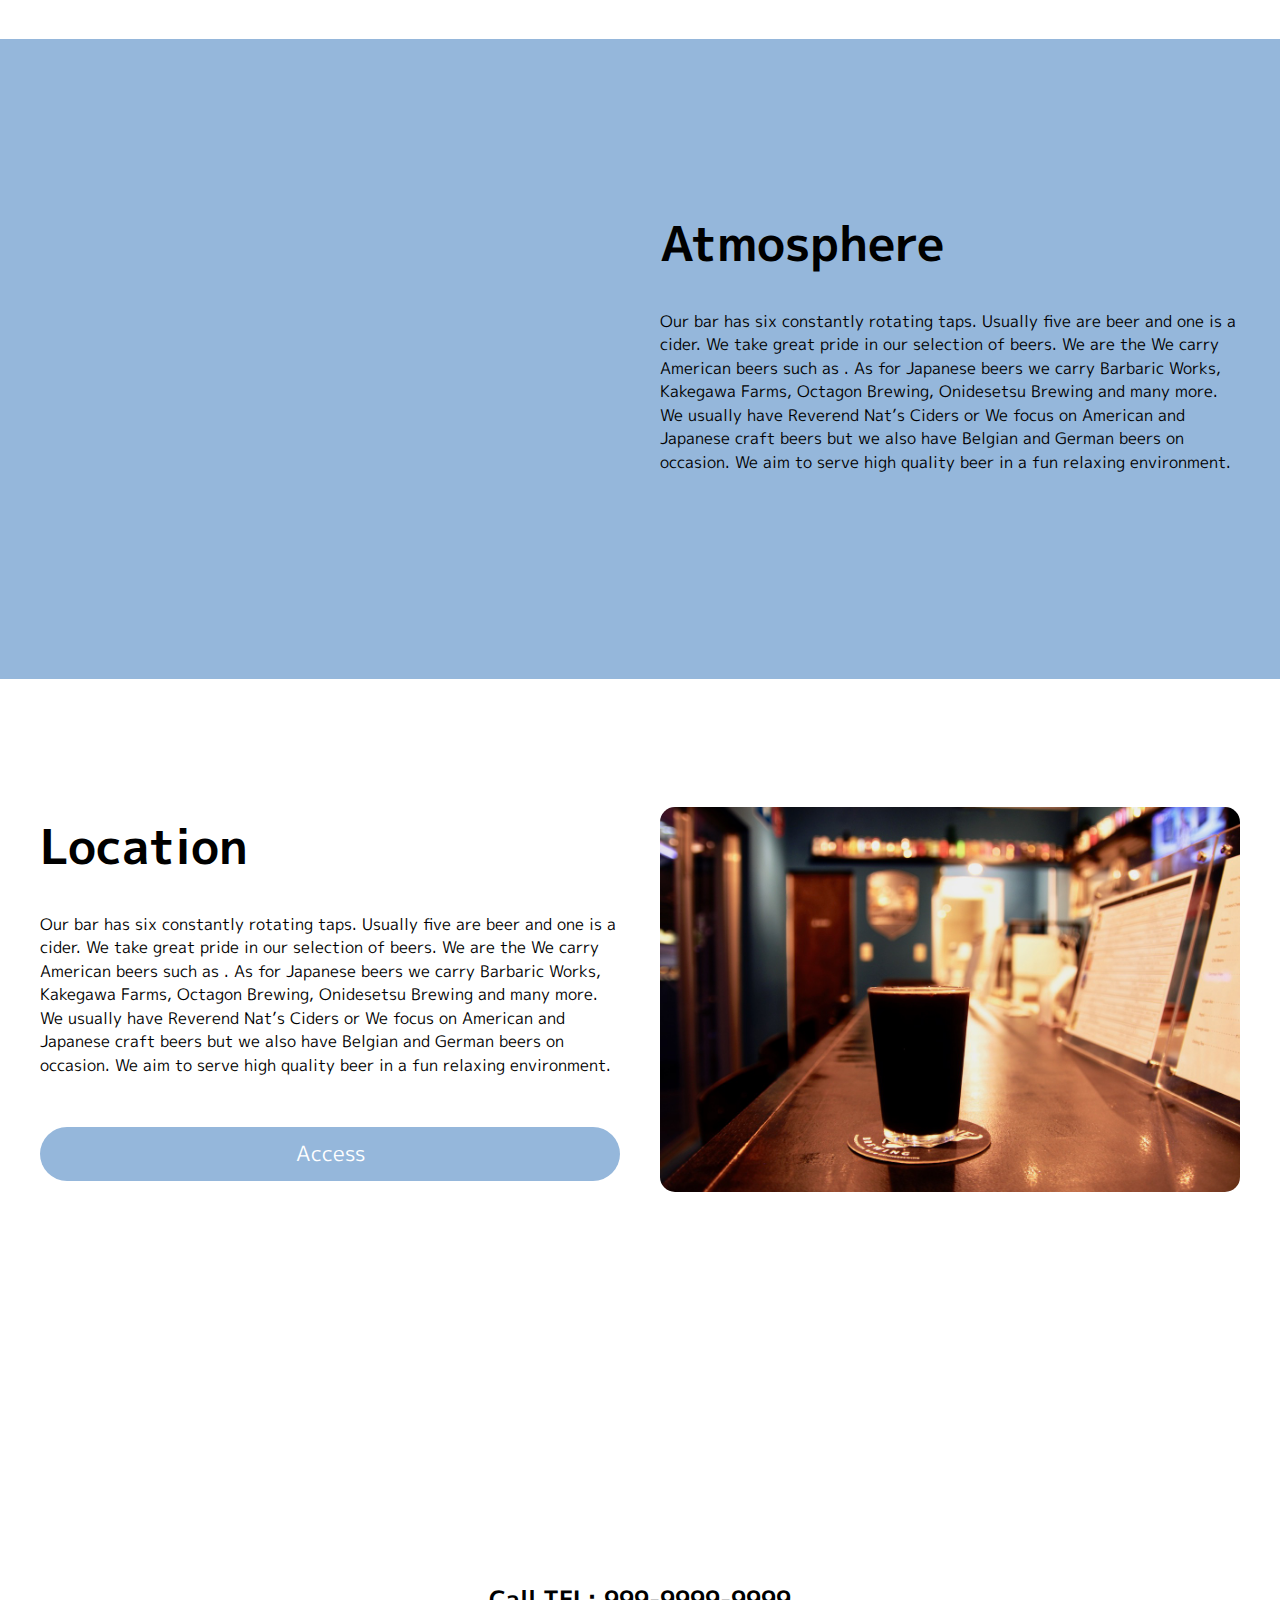
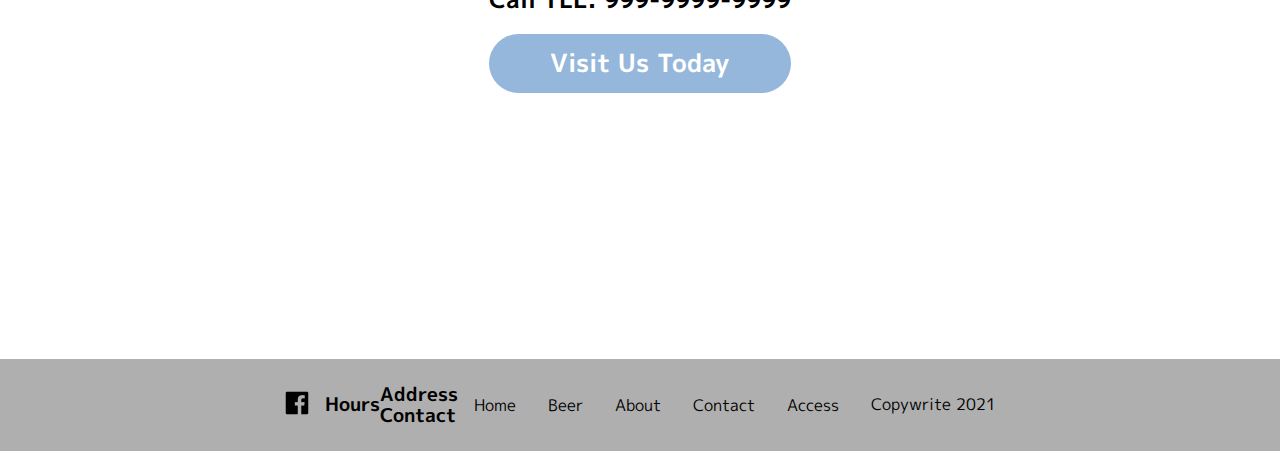
==== commit da94071b: "fixed contact page" ====
--- a/index.html
+++ b/index.html
@@ -19,7 +19,7 @@
       <nav>
         <ul class="nav-ul hide-ul">
           <li>
-            <a class="nav-link" href="#">Home</a>  
+            <a class="nav-link active-desktop" href="#">Home</a>  
           </li>
           <li>
             <a class="nav-link" href="#">Beer</a>
@@ -40,6 +40,7 @@
 <div class="jumbotron"><h1 id="jumbo-title">Craft Beer Creek</h1><br>
   <span class="tag">Craftbeer Bar</span>
 <p class="jumbotron-text">Fukuoka Tenjin<br>Tues - Sat 6-12<br>Sun 3-10</p>
+<a class="jumbotron-button" href="#">Visit Us Today</a>
 </div>
 <section class="recent_news">
   <h3 id="new-title">Recent News</h3>
@@ -58,6 +59,7 @@
                 As for Japanese beers we carry Barbaric Works, Kakegawa Farms, Octagon Brewing, Onidesetsu Brewing and many more. 
                 We usually have Reverend Nat’s Ciders or We focus on American and Japanese craft beers but we also have Belgian and German beers on occasion. 
                 We aim to serve high quality beer in a fun relaxing environment. </p>
+                <a class="intro-beer-menu-link" href="/beer.html">Beer Menu</a>
             </div>
       </div>
       <div class="right">
@@ -70,21 +72,51 @@
       </div>
       <div class="right">
         <h2 class="subtitle">Atmosphere</h2>
-        <p class="intro-text">Lorem ipsum dolor sit amet, consectetur adipiscing elit, sed do eiusmod tempor incididunt ut labore et dolore magna aliqua. Vitae ultricies leo integer malesuada nunc vel risus. Suspendisse sed nisi lacus sed viverra tellus in. Massa id neque aliquam vestibulum morbi blandit cursus risus at. Condimentum id venenatis a condimentum vitae sapien pellentesque habitant. Nisl tincidunt eget nullam non nisi est. Sed arcu non odio euismod lacinia at quis risus. Volutpat consequat mauris nunc congue. Risus viverra adipiscing at in tellus integer feugiat. Ac tortor vitae purus faucibus ornare suspendisse sed nisi. Fermentum iaculis eu non diam phasellus. Integer feugiat scelerisque varius morbi enim. Sit amet commodo nulla facilisi. Diam maecenas sed enim ut.</p>
+        <div class="intro-text-wrapper">
+        <p class="intro-text">Our bar has six constantly rotating taps. 
+          Usually five are beer and one is a cider. 
+          We take great pride in our selection of beers. 
+          We are the  We carry American beers such as . 
+          As for Japanese beers we carry Barbaric Works, Kakegawa Farms, Octagon Brewing, Onidesetsu Brewing and many more. 
+          We usually have Reverend Nat’s Ciders or We focus on American and Japanese craft beers but we also have Belgian and German beers on occasion. 
+          We aim to serve high quality beer in a fun relaxing environment. </p>
+          </div>
       </div>
   </section>
   <section class="full-view-container" id="third">
       <div class="left">
         <h2 class="subtitle">Location</h2>
-        <p class="intro-text">Lorem ipsum dolor sit amet, consectetur adipiscing elit, sed do eiusmod tempor incididunt ut labore et dolore magna aliqua. Vitae ultricies leo integer malesuada nunc vel risus. Suspendisse sed nisi lacus sed viverra tellus in. Massa id neque aliquam vestibulum morbi blandit cursus risus at. Condimentum id venenatis a condimentum vitae sapien pellentesque habitant. Nisl tincidunt eget nullam non nisi est. Sed arcu non odio euismod lacinia at quis risus. Volutpat consequat mauris nunc congue. Risus viverra adipiscing at in tellus integer feugiat. Ac tortor vitae purus faucibus ornare suspendisse sed nisi. Fermentum iaculis eu non diam phasellus. Integer feugiat scelerisque varius morbi enim. Sit amet commodo nulla facilisi. Diam maecenas sed enim ut.</p>
+        <div class="intro-text-wrapper">
+        <p class="intro-text">Our bar has six constantly rotating taps. 
+          Usually five are beer and one is a cider. 
+          We take great pride in our selection of beers. 
+          We are the  We carry American beers such as . 
+          As for Japanese beers we carry Barbaric Works, Kakegawa Farms, Octagon Brewing, Onidesetsu Brewing and many more. 
+          We usually have Reverend Nat’s Ciders or We focus on American and Japanese craft beers but we also have Belgian and German beers on occasion. 
+          We aim to serve high quality beer in a fun relaxing environment. </p>
+          <a class="intro-beer-menu-link" href="/access.html">Access</a>
+        </div>
+          
       </div>
       <div class="right">
         <img class="info-img" src="creekimg/creek2.jpg" alt="">
       </div>
   </section>
+  <section class="full-view-container">
+<h2 >Call TEL: 999-9999-9999 <br> <a class="intro-beer-menu-link" href="/access.html">Visit Us Today</a></h2>
+  </section>
 </section>
 <footer>
   <div class="social"><a href="https://www.facebook.com/craftbeercreek/"><img src="facebook.png" alt="facebook"></a></div>
+  <div class="footer-left">
+    <h3>Hours</h3>
+  </div>
+  <div class="footer-middle">
+    <h3>Address</h3>
+    <div class="footer-right">
+      <h3>Contact</h3>
+    </div>
+  </div>
   <div class="footer-links">
     <ul class="footer-ul">
     <li>
@@ -104,7 +136,6 @@
     </li>
   </ul></div>
   <div class="cr"><p>Copywrite 2021</p></div>
-  <div><p>Designed and Coded by Brian Amos</p></div>
 </footer>
 <script src="myjs.js"></script>    
 </body>
--- a/css/mystyle.css
+++ b/css/mystyle.css
@@ -43,9 +43,14 @@
   color: black;
   flex: 1;
   transition: 200ms;
+  border-bottom: 5px solid white;
 }
 .nav-ul li a:hover {
   color: #afafaf;
+  border-bottom: 5px solid grey;
+}
+.active-desktop {
+  border-bottom: 5px solid grey;
 }
 .logo {
     padding: 1rem;
@@ -118,7 +123,10 @@
     align-items: center;
     background-repeat: no-repeat;
     background-position: center;
-    background-image: url("/creekimg/creek005.jpg");
+    background-image: linear-gradient(
+      rgba(0, 0, 0, 0.3),
+      rgba(0, 0, 0, 0.3)
+    ), url("/creekimg/creek005.jpg");
 }
 .jumbotron-text {
   color: white;
@@ -133,9 +141,20 @@
   color: white;
   font-size: 5rem;
 }
+.jumbotron-button {
+  margin-top: 20px;
+  text-decoration: none;
+  text-align: center;
+  display: inline-block;
+  background-color: gray;
+  color: white;
+  padding: 20px;
+  border-radius: 30px;
+}
+/*footer*/
 footer {
     display: flex;
-    flex-direction: column;
+    flex-direction: row;
     justify-content: center;
     align-items: center;
     background-color: #afafaf;
@@ -157,6 +176,7 @@
 .cr {
   padding: 1rem 1rem;
 }
+/*news*/
 .recent_news {
   padding: 1.5rem;
   margin: auto;
@@ -196,6 +216,14 @@
 .intro-text {
   padding-top: 20px;
   padding-bottom: 30px;
+  font-size: calc(0.5em + 0.6vw);
+  line-height: 1.5em;
+}
+@media (max-width: 700px) {
+  .intro-text {
+    font-size: 18px;
+    line-height: normal;
+  }
 }
 .intro-button {
   background-color: #0f6eb8;
@@ -371,6 +399,7 @@
 /* CONTACT PAGE */
 .title {
   text-align: center;
+  padding: 20px;
 }
 .wrapper {
   display: flex;
@@ -379,14 +408,20 @@
   flex-wrap: wrap;
   flex-direction: row;
   margin: auto;
+  height: 100%;
 }
 #contact-info, #contact-form {
   margin: 30px;
+  width: 100%;
+  max-width: 800px;
+}
+#contact-info p {
+  text-align: center;
 }
 #submit {
   margin: auto;
 }
-input[type=text], select, textarea {
+input[type=text], input[type=email], select, textarea {
   width: 100%;
   padding: 12px;
   border: 1px solid #ccc;
@@ -394,6 +429,9 @@
   box-sizing: border-box;
   resize: vertical;
 }
+textarea {
+  min-height: 200px;
+}
 label {
   padding: 12px 12px 12px 0;
   display: inline-block;
@@ -406,17 +444,9 @@
   border-radius: 4px;
   cursor: pointer;
   float: right;
-}
-.label {
-  float: left;
-  width: 25%;
-  margin-top: 6px;
-}
-.input {
-  float: left;
-  width: 75%;
-  margin-top: 6px;
-}
+  width: 100%;
+}
+
 .row:after {
   content: "";
   display: table;
@@ -425,12 +455,13 @@
 
 /* info display*/
 .full-view-container {
-  height: 100vh;
+  height: 60vh;
   display: flex;
   align-items: center;
   justify-content: center;
   flex-direction: row;
   flex-wrap: wrap;
+  padding: 50px 20px;
 }
 .left {
   flex: 1;
@@ -441,20 +472,48 @@
   margin: 20px;
 }
 .intro-text-wrapper {
-  max-width: 600px;
+  max-width: 800px;
 }
 #first {
-  background: red;
+  background: white;
 }
 #second {
-  background: blue;
+  background: #95b7db;
 }
 .info-img {
-  max-width: 100%;
+  
   height: auto;
+  display: block;
+  margin: auto;
+}
+.intro-beer-menu-link {
+  margin-top: 20px;
+  text-decoration: none;
+  text-align: center;
+  display: block;
+  text-align: center;
+  background-color: #95b7db;
+  color: white;
+  padding: 15px;
+  border-radius: 30px;
+  font-size: calc(0.5em + 1vw);
+}
+.intro-beer-menu-link:hover {
+  background-color: lightslategray;
 }
 @media screen and (max-width: 700px) {
   .full-view-container {
+      height: auto;
       flex-direction: column;
   }
+  .intro-beer-menu-link {
+    font-size: 20px;
+  }
+  .info-img {
+    max-width: calc(100% - 5vh);
+  }
+}
+/*Access*/
+.directions {
+  width: 600px;
 }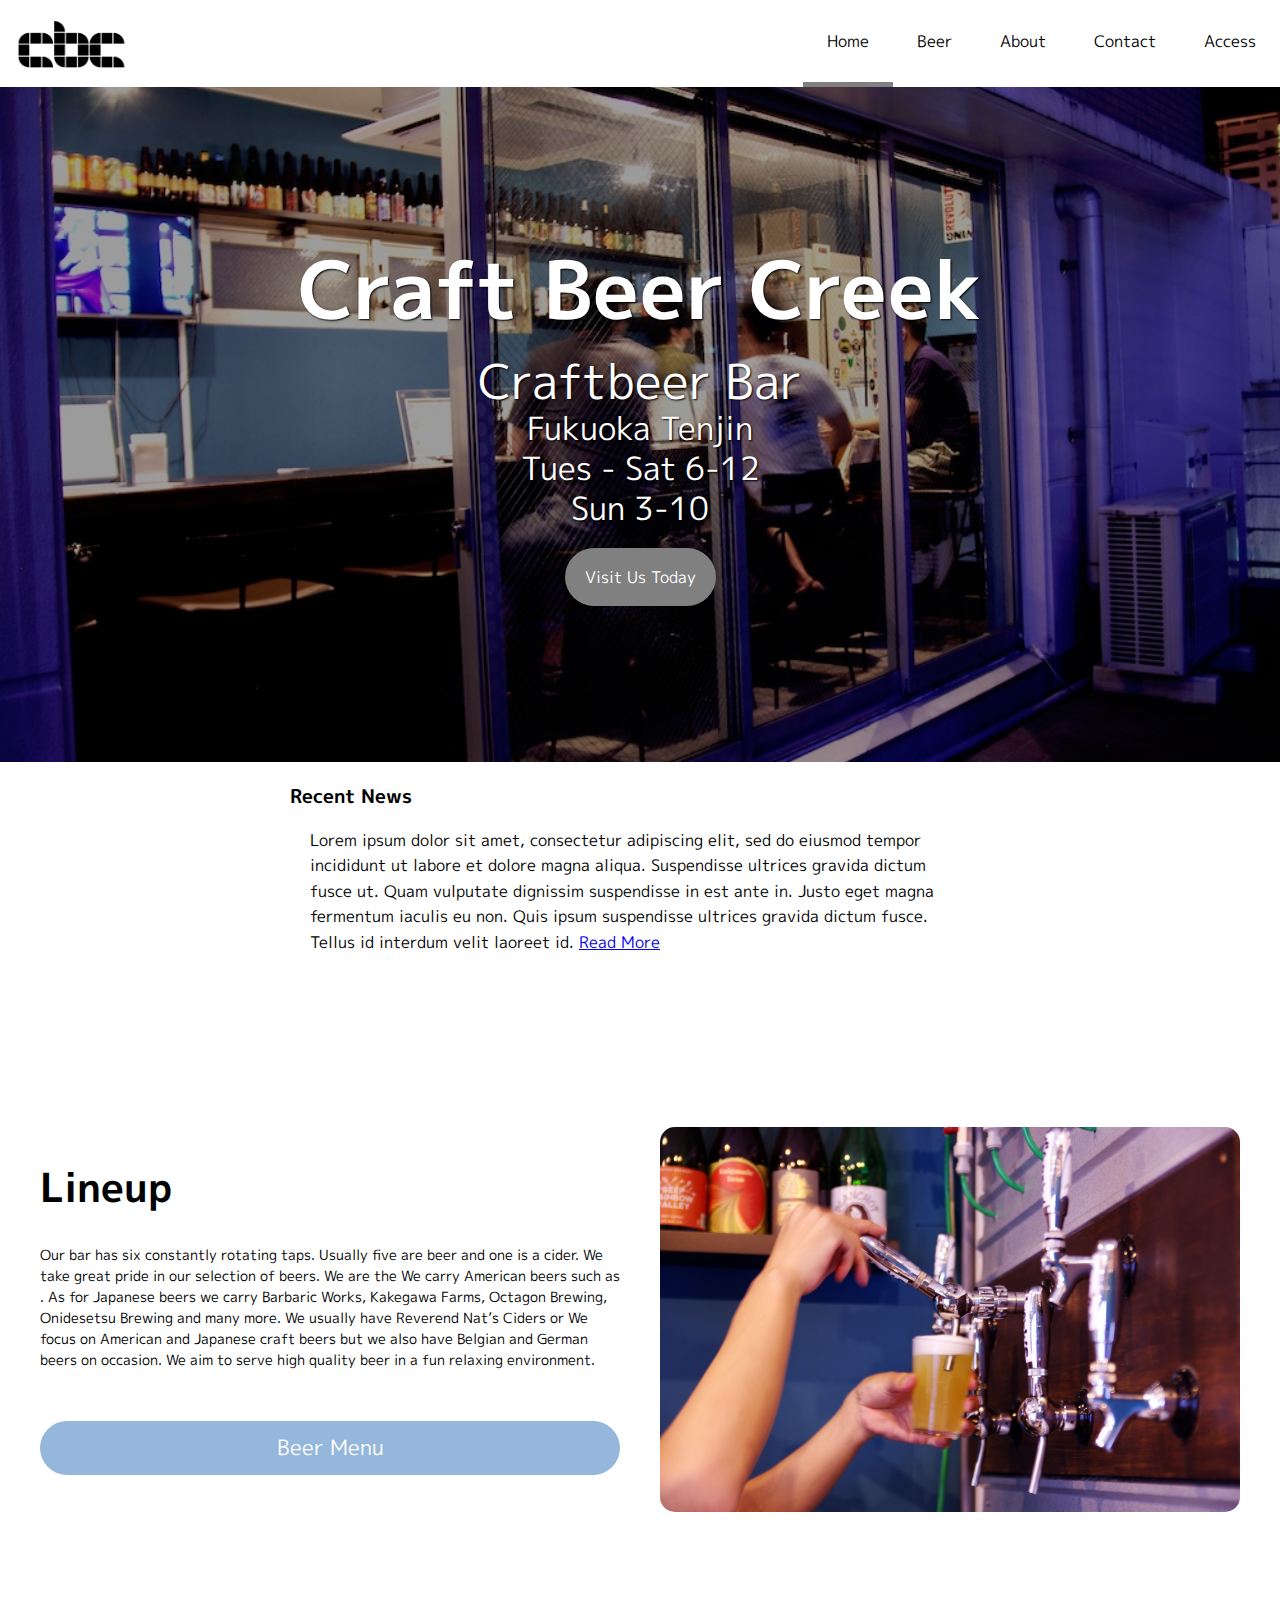
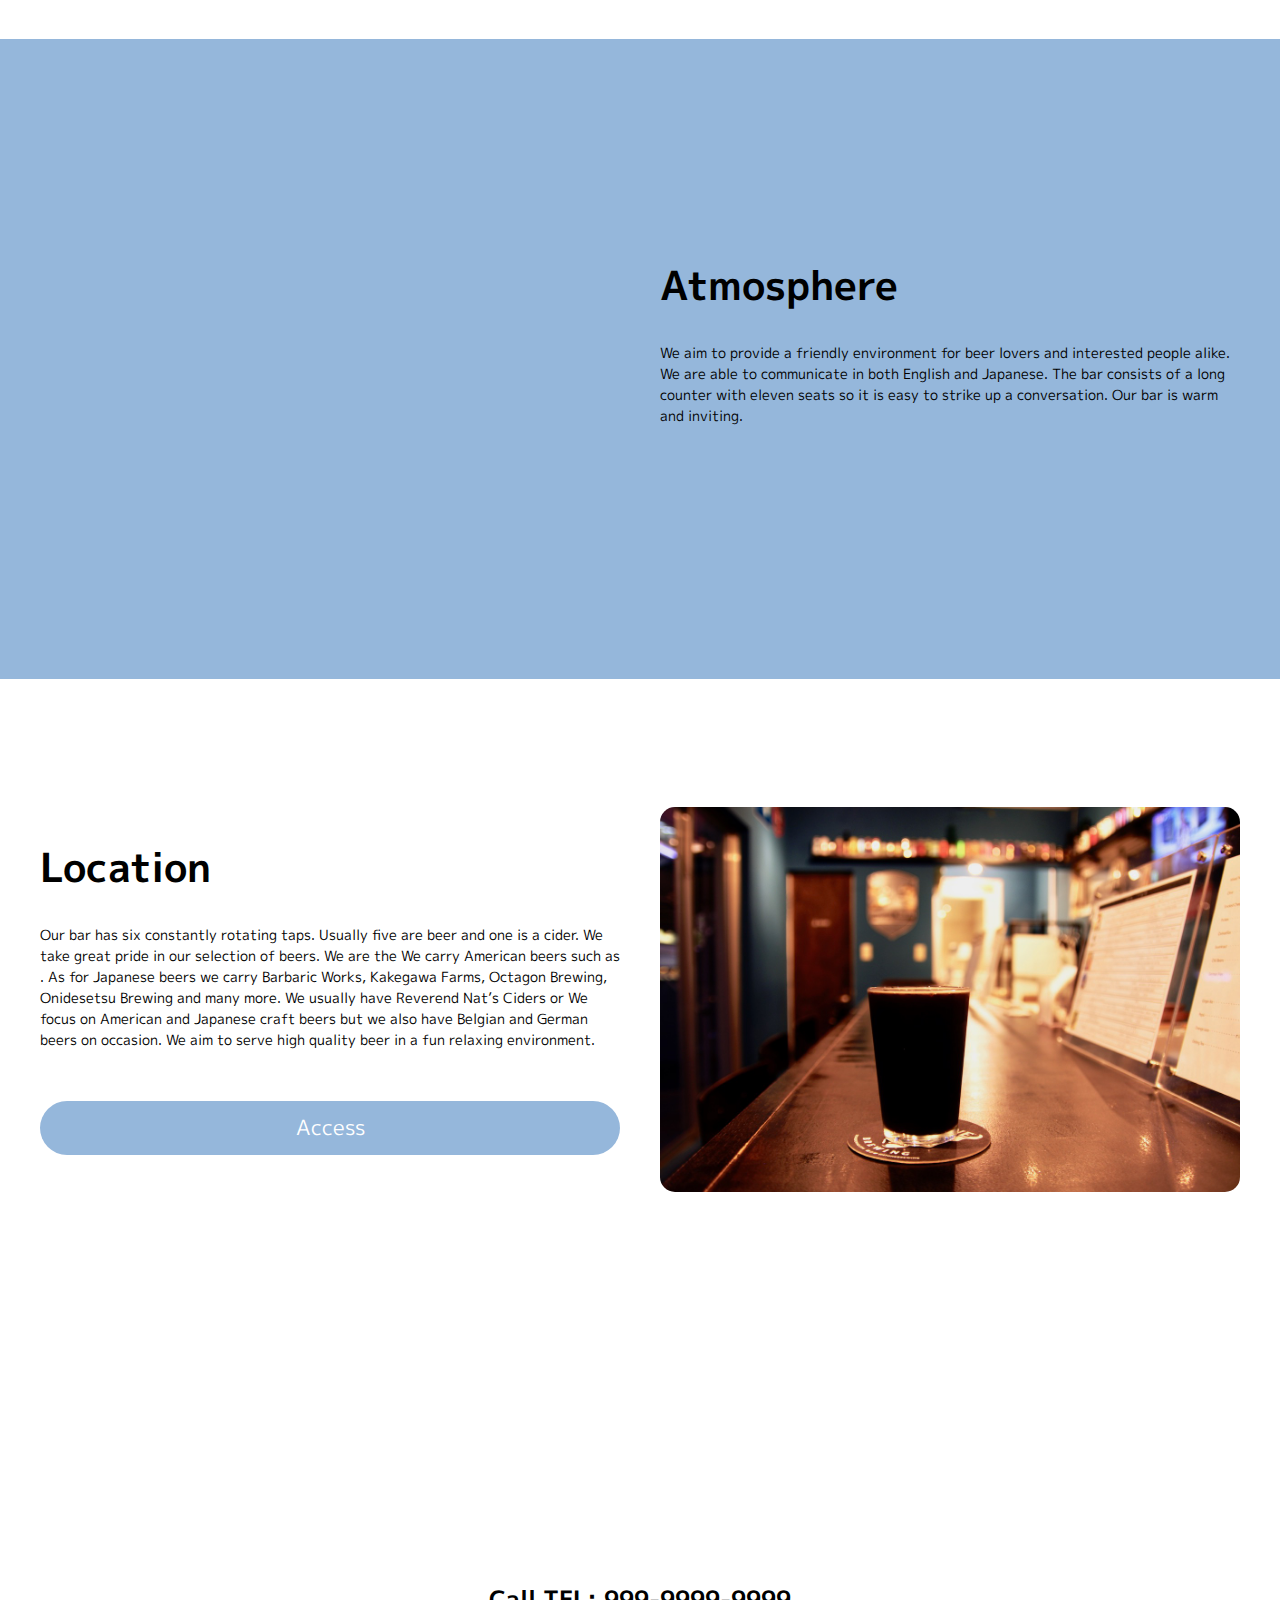
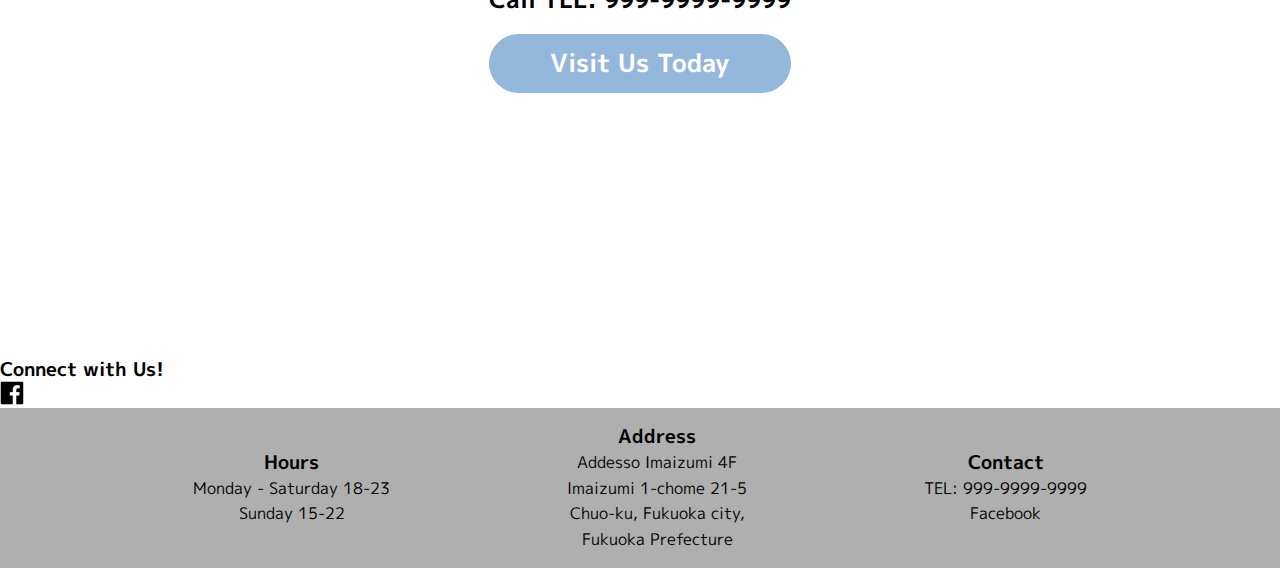
==== commit 4da1a4f7: "Footer changes and beer menu css" ====
--- a/index.html
+++ b/index.html
@@ -73,13 +73,7 @@
       <div class="right">
         <h2 class="subtitle">Atmosphere</h2>
         <div class="intro-text-wrapper">
-        <p class="intro-text">Our bar has six constantly rotating taps. 
-          Usually five are beer and one is a cider. 
-          We take great pride in our selection of beers. 
-          We are the  We carry American beers such as . 
-          As for Japanese beers we carry Barbaric Works, Kakegawa Farms, Octagon Brewing, Onidesetsu Brewing and many more. 
-          We usually have Reverend Nat’s Ciders or We focus on American and Japanese craft beers but we also have Belgian and German beers on occasion. 
-          We aim to serve high quality beer in a fun relaxing environment. </p>
+        <p class="intro-text">We aim to provide a friendly environment for beer lovers and interested people alike. We are able to communicate in both English and Japanese. The bar consists of a long counter with eleven seats so it is easy to strike up a conversation. Our bar is warm and inviting.</p>
           </div>
       </div>
   </section>
@@ -107,35 +101,29 @@
   </section>
 </section>
 <footer>
-  <div class="social"><a href="https://www.facebook.com/craftbeercreek/"><img src="facebook.png" alt="facebook"></a></div>
-  <div class="footer-left">
-    <h3>Hours</h3>
+  <div class="social-media"><h3>Connect with Us!</h3>
+    <a href="http://facebook.com/"><img src="/facebook.png" alt="" srcset=""></a>
   </div>
-  <div class="footer-middle">
-    <h3>Address</h3>
+  <div class="footer-wrapper">
+    <div class="footer-left">
+      <h3>Hours</h3>
+      Monday - Saturday 18-23 <br>
+      Sunday 15-22
+    </div>
+    <div class="footer-middle">
+      <h3>Address</h3>
+          Addesso Imaizumi 4F <br>
+          Imaizumi 1-chome 21-5 <br>
+          Chuo-ku, Fukuoka city, <br>
+          Fukuoka Prefecture <br>
+    </div>
     <div class="footer-right">
       <h3>Contact</h3>
+      TEL: 999-9999-9999 <br>
+      Facebook
     </div>
   </div>
-  <div class="footer-links">
-    <ul class="footer-ul">
-    <li>
-      <a class="footer-link" href="#">Home</a>  
-    </li>
-    <li>
-      <a class="footer-link" href="#">Beer</a>
-    </li>
-    <li>
-      <a class="footer-link" href="#">About</a>
-    </li>
-    <li>
-      <a class="footer-link" href="#">Contact</a>
-    </li>
-    <li>
-      <a class="footer-link" href="#">Access</a>
-    </li>
-  </ul></div>
-  <div class="cr"><p>Copywrite 2021</p></div>
+  
 </footer>
 <script src="myjs.js"></script>    
 </body>
--- a/css/mystyle.css
+++ b/css/mystyle.css
@@ -7,7 +7,7 @@
 }
 
 body {
-  max-height: 100vh;
+  max-height: 100%;
   font-family: 'M PLUS 1p', sans-serif;
 }
 nav {
@@ -151,30 +151,27 @@
   padding: 20px;
   border-radius: 30px;
 }
+.container {
+  height: 100%;
+}
 /*footer*/
-footer {
+.footer-wrapper {
     display: flex;
     flex-direction: row;
-    justify-content: center;
+    justify-content: space-evenly;
     align-items: center;
     background-color: #afafaf;
     padding: 1rem 1rem;
-}
-.social {
-  padding: 1rem 1rem;
-}
-.footer-ul {
-  list-style: none;
-  display: flex;
-  flex-wrap: wrap;
-}
-.footer-link {
-  text-decoration: none;
-  color: black;
-  padding: 1rem 1rem;
-}
-.cr {
-  padding: 1rem 1rem;
+    line-height: 160%;
+}
+.footer-left {
+  text-align: center;
+}
+.footer-middle {
+  text-align: center;
+}
+.footer-right {
+  text-align: center;
 }
 /*news*/
 .recent_news {
@@ -198,8 +195,8 @@
   justify-content: center;
 }
 .subtitle {
-  font-size: 3rem;
-  padding-bottom: 20px;
+  font-size: 2.5rem;
+  padding-bottom: 15px;
 }
 .info {
   min-width: 200px;
@@ -216,7 +213,7 @@
 .intro-text {
   padding-top: 20px;
   padding-bottom: 30px;
-  font-size: calc(0.5em + 0.6vw);
+  font-size: calc(0.4em + 0.6vw);
   line-height: 1.5em;
 }
 @media (max-width: 700px) {
@@ -344,6 +341,7 @@
 }
 .glass-icon-wrapper {
   margin: auto;
+  display: inline;
 }
 .label-beer {
   margin: auto;
@@ -361,6 +359,20 @@
   height: auto;
   max-height: 100px;
   max-width: 50px;
+  margin: auto;
+}
+.glass-icon-half-small {
+  width: 100%;
+  height: auto;
+  max-height: 25px;
+  max-width: calc(37.5px / 3);
+  margin: auto;
+}
+.glass-icon-small {
+  width: 100%;
+  height: auto;
+  max-height: 50px;
+  max-width: calc(50px / 3);
   margin: auto;
 }
 #card_1 {
@@ -512,6 +524,9 @@
   .info-img {
     max-width: calc(100% - 5vh);
   }
+  .footer-wrapper {
+    display: none;
+  }
 }
 /*Access*/
 .directions {
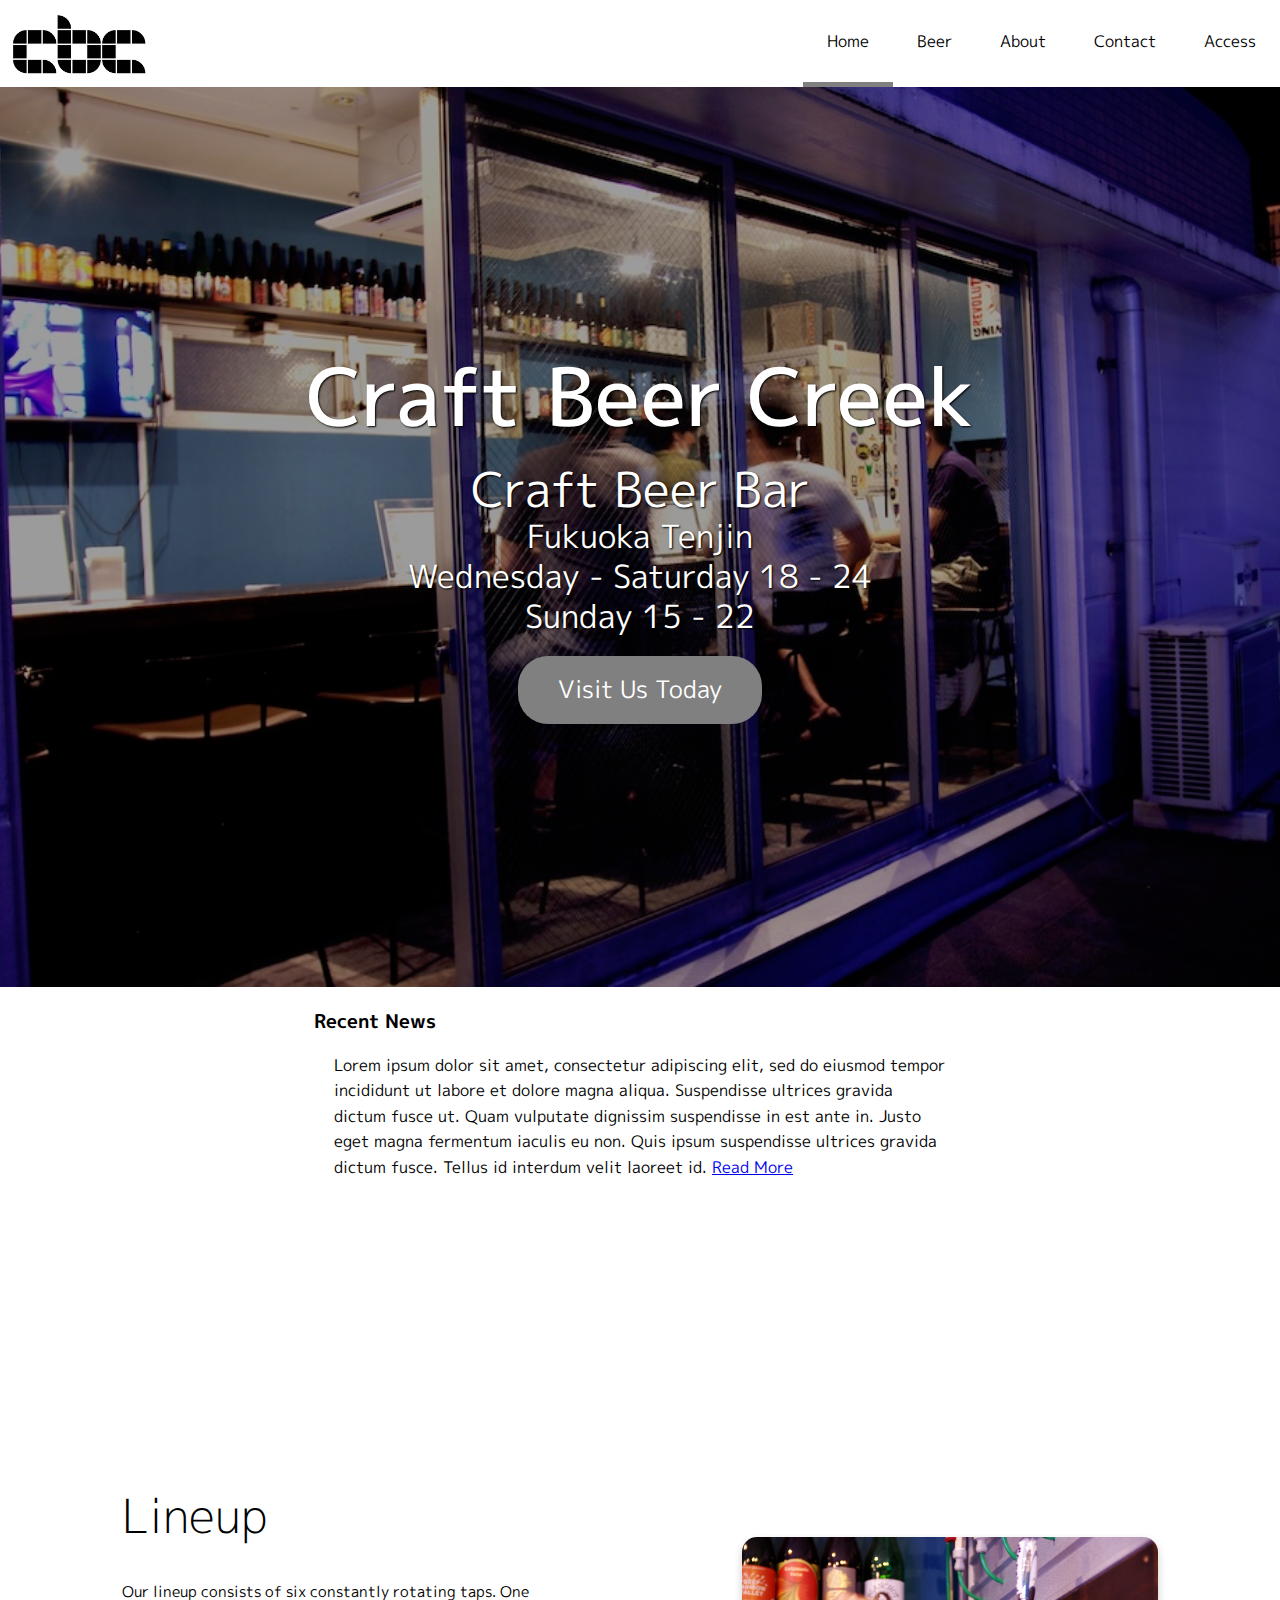
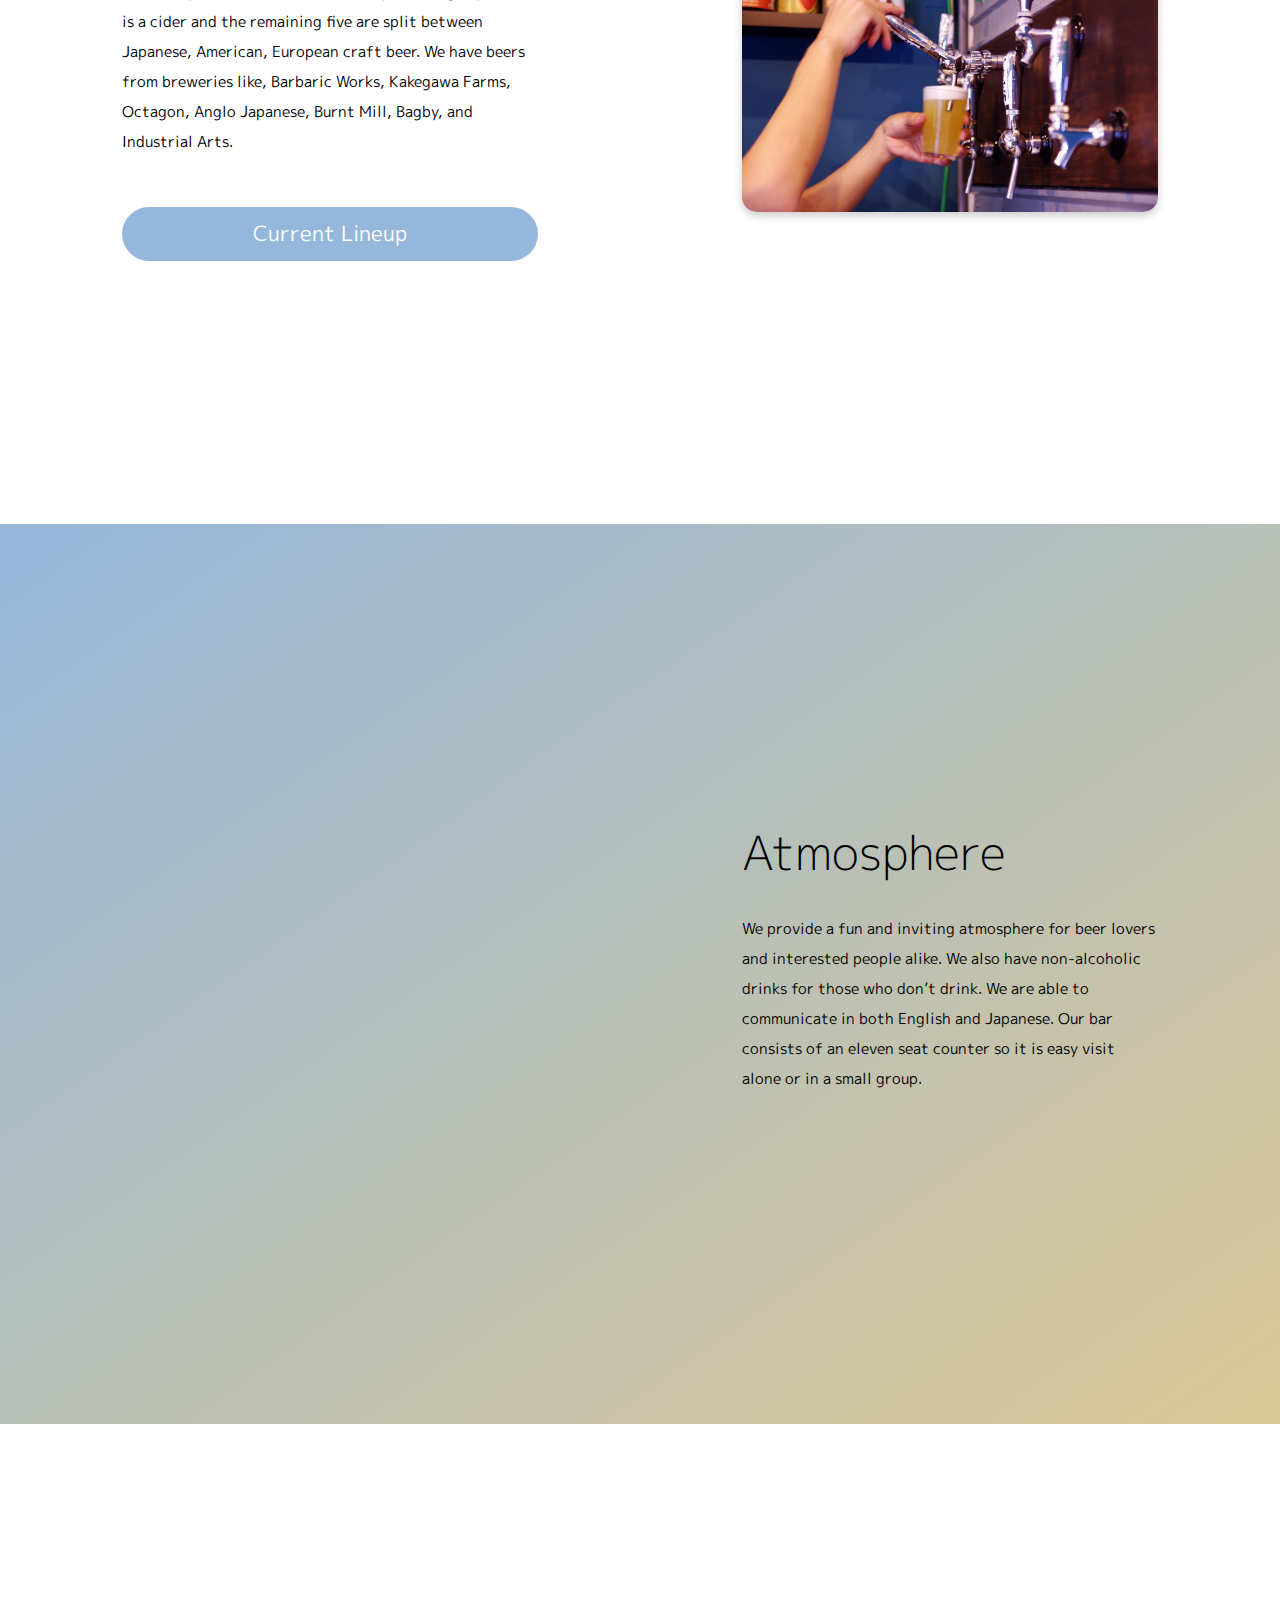
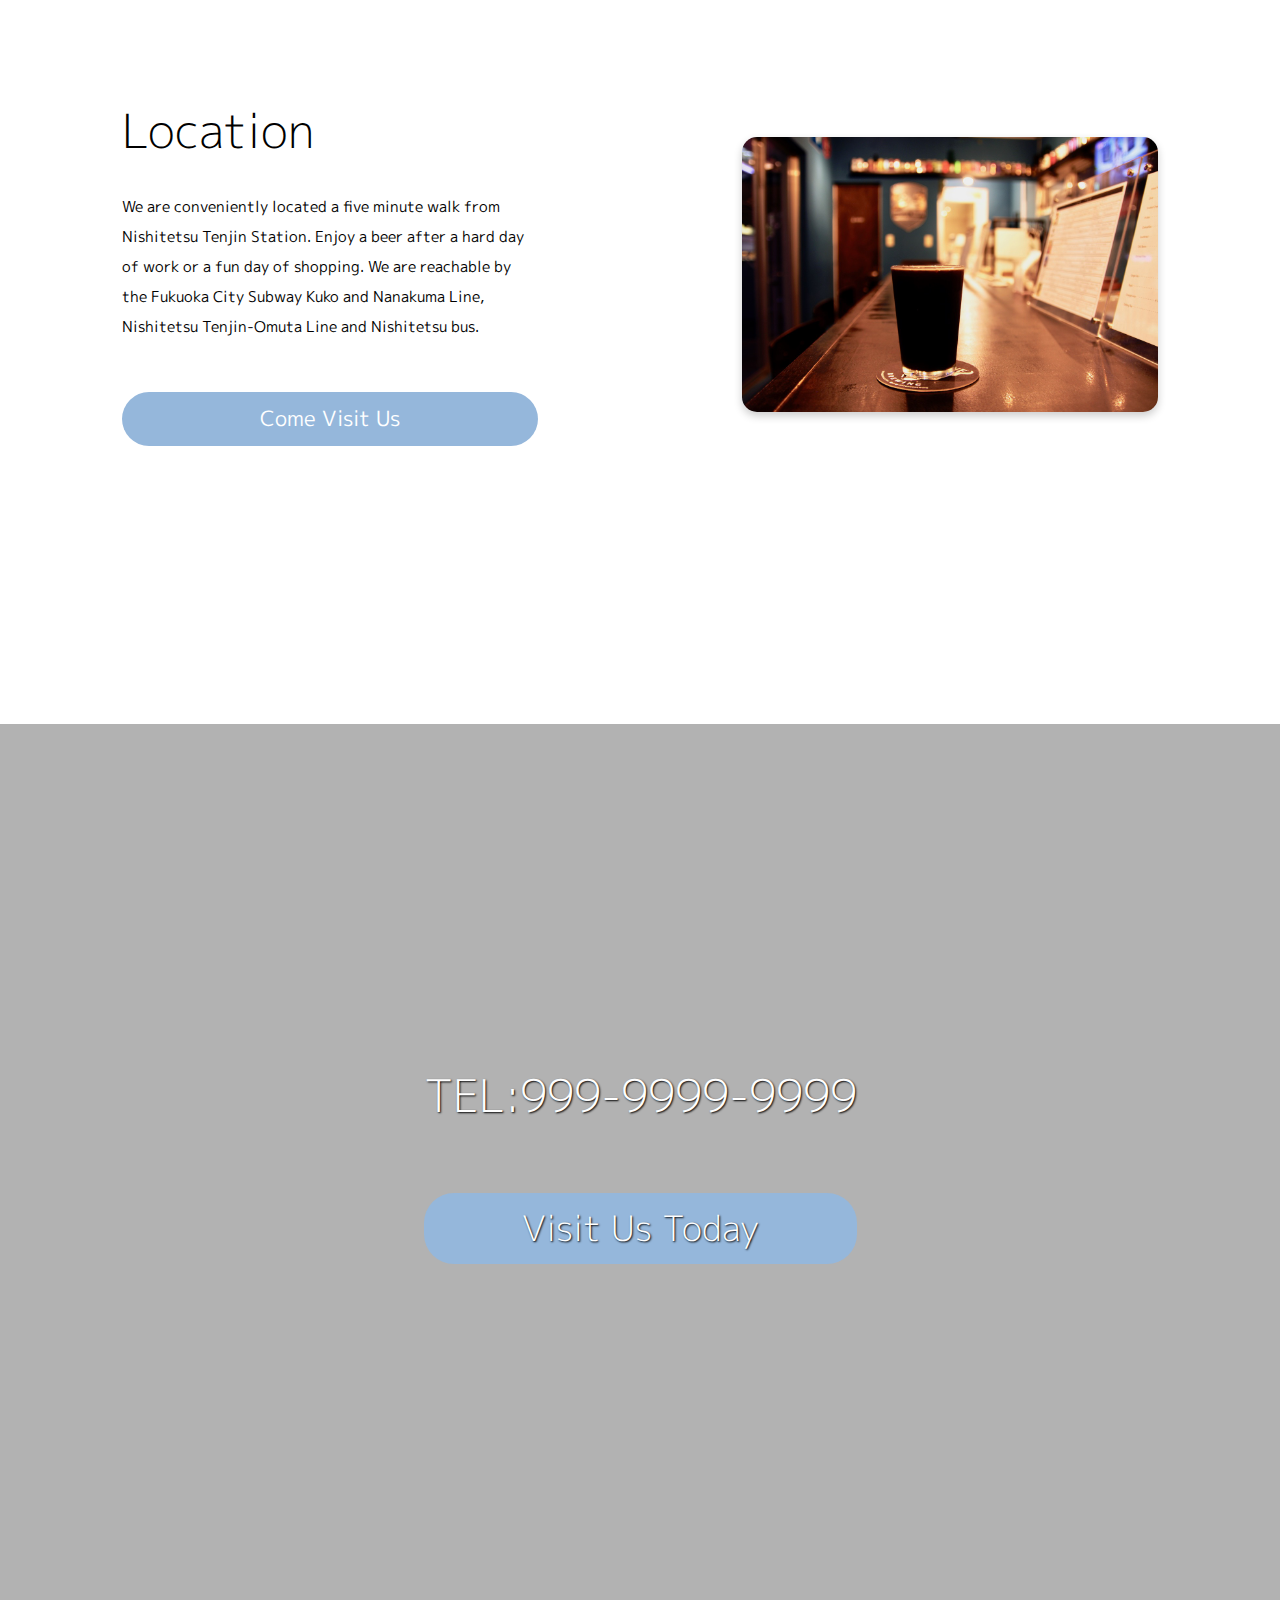
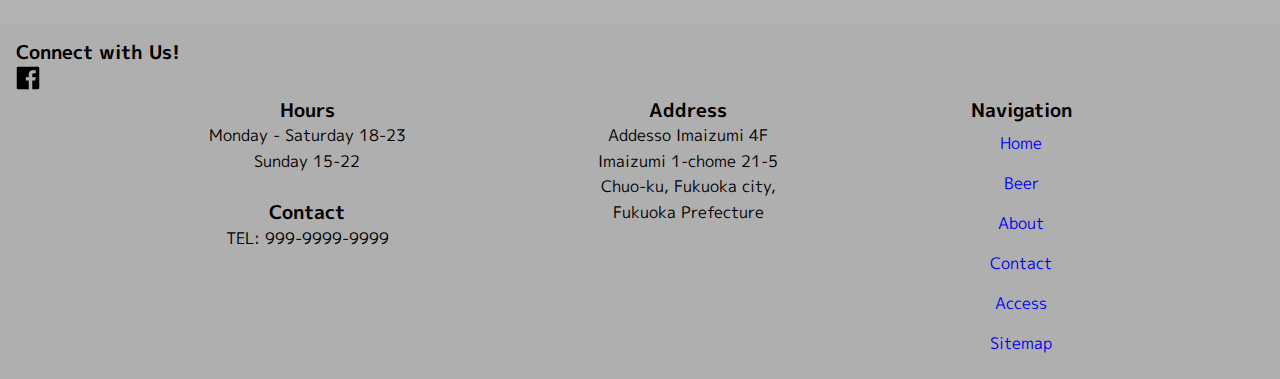
==== commit dbebf8e4: "Changed HP layout and footer" ====
--- a/index.html
+++ b/index.html
@@ -38,8 +38,8 @@
     </div>  
   </div>
 <div class="jumbotron"><h1 id="jumbo-title">Craft Beer Creek</h1><br>
-  <span class="tag">Craftbeer Bar</span>
-<p class="jumbotron-text">Fukuoka Tenjin<br>Tues - Sat 6-12<br>Sun 3-10</p>
+  <span class="tag">Craft Beer Bar</span>
+<p class="jumbotron-text">Fukuoka Tenjin<br>Wednesday - Saturday 18 - 24<br>Sunday 15 - 22</p>
 <a class="jumbotron-button" href="#">Visit Us Today</a>
 </div>
 <section class="recent_news">
@@ -49,55 +49,44 @@
 </section>
 <section class="container">
   <section class="full-view-container" id="first">
-      <div class="left">
+      <div class="text">
           <h2 class="subtitle">Lineup</h2>
           <div class="intro-text-wrapper">
-            <p class="intro-text">Our bar has six constantly rotating taps. 
-                Usually five are beer and one is a cider. 
-                We take great pride in our selection of beers. 
-                We are the  We carry American beers such as . 
-                As for Japanese beers we carry Barbaric Works, Kakegawa Farms, Octagon Brewing, Onidesetsu Brewing and many more. 
-                We usually have Reverend Nat’s Ciders or We focus on American and Japanese craft beers but we also have Belgian and German beers on occasion. 
-                We aim to serve high quality beer in a fun relaxing environment. </p>
-                <a class="intro-beer-menu-link" href="/beer.html">Beer Menu</a>
+            <p class="intro-text">Our lineup consists of six constantly rotating taps. One is a cider and the remaining five are split between Japanese, American, European craft beer. We have beers from breweries like, Barbaric Works, Kakegawa Farms, Octagon, Anglo Japanese, Burnt Mill, Bagby, and Industrial Arts. </p>
+                <a class="intro-beer-menu-link" href="/beer.html">Current Lineup</a>
             </div>
       </div>
-      <div class="right">
+      <div class="image">
           <img class="info-img" src="creekimg/creek3.jpg" alt="creek tap">
       </div>
   </section>
   <section class="full-view-container" id="second">
-      <div class="left">
+      <div class="image">
         <img class="info-img" src="creekimg/S__17809436.jpg" alt="">
       </div>
-      <div class="right">
+      <div class="text">
         <h2 class="subtitle">Atmosphere</h2>
         <div class="intro-text-wrapper">
-        <p class="intro-text">We aim to provide a friendly environment for beer lovers and interested people alike. We are able to communicate in both English and Japanese. The bar consists of a long counter with eleven seats so it is easy to strike up a conversation. Our bar is warm and inviting.</p>
+        <p class="intro-text">We provide a fun and inviting atmosphere for beer lovers and interested people alike. We also have non-alcoholic drinks for those who don’t drink. We are able to communicate in both English and Japanese. Our bar consists of an eleven seat counter so it is easy visit alone or in a small group.</p>
           </div>
       </div>
   </section>
   <section class="full-view-container" id="third">
-      <div class="left">
+      <div class="text">
         <h2 class="subtitle">Location</h2>
         <div class="intro-text-wrapper">
-        <p class="intro-text">Our bar has six constantly rotating taps. 
-          Usually five are beer and one is a cider. 
-          We take great pride in our selection of beers. 
-          We are the  We carry American beers such as . 
-          As for Japanese beers we carry Barbaric Works, Kakegawa Farms, Octagon Brewing, Onidesetsu Brewing and many more. 
-          We usually have Reverend Nat’s Ciders or We focus on American and Japanese craft beers but we also have Belgian and German beers on occasion. 
-          We aim to serve high quality beer in a fun relaxing environment. </p>
-          <a class="intro-beer-menu-link" href="/access.html">Access</a>
+        <p class="intro-text">We are conveniently located a five minute walk from Nishitetsu Tenjin Station.
+          Enjoy a beer after a hard day of work or a fun day of shopping. We are reachable by the Fukuoka City Subway Kuko and Nanakuma Line, Nishitetsu Tenjin-Omuta Line and Nishitetsu bus.</p>
+          <a class="intro-beer-menu-link" href="/access.html">Come Visit Us</a>
         </div>
           
       </div>
-      <div class="right">
+      <div class="image">
         <img class="info-img" src="creekimg/creek2.jpg" alt="">
       </div>
   </section>
-  <section class="full-view-container">
-<h2 >Call TEL: 999-9999-9999 <br> <a class="intro-beer-menu-link" href="/access.html">Visit Us Today</a></h2>
+  <section class="final-cta">
+<h2 class="subtitle white"><span class="tel">TEL:</span><span class="tel">999-9999-9999</span> <br><br> <a class="intro-beer-menu-link" href="/access.html">Visit Us Today</a></h2>
   </section>
 </section>
 <footer>
@@ -108,7 +97,10 @@
     <div class="footer-left">
       <h3>Hours</h3>
       Monday - Saturday 18-23 <br>
-      Sunday 15-22
+      Sunday 15-22 <br>
+      <br>
+      <h3>Contact</h3>
+      TEL: 999-9999-9999 <br>
     </div>
     <div class="footer-middle">
       <h3>Address</h3>
@@ -118,9 +110,28 @@
           Fukuoka Prefecture <br>
     </div>
     <div class="footer-right">
-      <h3>Contact</h3>
-      TEL: 999-9999-9999 <br>
-      Facebook
+      <h3>Navigation
+      </h3>
+      <ul class="footer-nav">
+        <li class="footer-nav-item">
+          <a class="footer-link" href="/index.html">Home</a>
+        </li>
+        <li class="footer-nav-item">
+          <a class="footer-link" href="/beer.html">Beer</a>
+        </li>
+        <li class="footer-nav-item">
+          <a class="footer-link" href="/about.html">About</a>
+        </li>
+        <li class="footer-nav-item">
+          <a class="footer-link" href="/contact.html">Contact</a>
+        </li>
+        <li class="footer-nav-item">
+          <a class="footer-link" href="/access.html">Access</a>
+        </li>
+        <li class="footer-nav-item">
+          <a class="footer-link" href="/sitemap.html">Sitemap</a>
+        </li>
+      </ul>
     </div>
   </div>
   
--- a/css/mystyle.css
+++ b/css/mystyle.css
@@ -1,3 +1,6 @@
+* {
+  box-sizing: border-box;
+}
 body, p, h1, h2, h3, h4, ul, li {
   margin: 0;
   padding: 0;
@@ -53,9 +56,9 @@
   border-bottom: 5px solid grey;
 }
 .logo {
-    padding: 1rem;
-    height: 3rem; 
-    width: 6.975rem;
+    margin: 10px;
+    height: 60px; 
+    width: calc(60px * (254 / 109));
 }
 @media screen and (max-width: 700px) {
 
@@ -115,7 +118,7 @@
 /* END DESKTOP MENU */
 .jumbotron {
     height: 100%;
-    min-height: 75vh;
+    min-height: 100vh;
     background-size: cover;
     display: flex;
     flex-direction: column;
@@ -140,6 +143,7 @@
   text-shadow: 1px 1px 2px black;
   color: white;
   font-size: 5rem;
+  font-weight: 500;
 }
 .jumbotron-button {
   margin-top: 20px;
@@ -148,21 +152,24 @@
   display: inline-block;
   background-color: gray;
   color: white;
-  padding: 20px;
+  padding: 20px 40px;
   border-radius: 30px;
+  font-size: 24px;
 }
 .container {
   height: 100%;
 }
+
 /*footer*/
+footer {
+  background-color: #afafaf;
+  padding: 1rem 1rem;
+  line-height: 160%;
+}
 .footer-wrapper {
     display: flex;
     flex-direction: row;
     justify-content: space-evenly;
-    align-items: center;
-    background-color: #afafaf;
-    padding: 1rem 1rem;
-    line-height: 160%;
 }
 .footer-left {
   text-align: center;
@@ -172,6 +179,15 @@
 }
 .footer-right {
   text-align: center;
+}
+.footer-nav {
+  list-style-type: none;
+  line-height: 40px;
+}
+.footer-nav-item {
+}
+.footer-link {
+  text-decoration: none;
 }
 /*news*/
 .recent_news {
@@ -195,8 +211,11 @@
   justify-content: center;
 }
 .subtitle {
-  font-size: 2.5rem;
+  font-size: calc(3.5em - 1vh);
   padding-bottom: 15px;
+  font-style: normal;
+  font-weight: 300;
+  margin: auto;
 }
 .info {
   min-width: 200px;
@@ -209,12 +228,14 @@
   width: 100%;
   height: auto;
   border-radius: 15px;
+  box-shadow: 0 4px 8px 0 rgba(0,0,0,0.2);
 }
 .intro-text {
   padding-top: 20px;
   padding-bottom: 30px;
-  font-size: calc(0.4em + 0.6vw);
-  line-height: 1.5em;
+  font-size: calc( 1.5em - 1vh);
+  line-height: 30px;
+  font-style: normal;
 }
 @media (max-width: 700px) {
   .intro-text {
@@ -235,6 +256,7 @@
   margin: 0 auto;
   display: block;
   cursor: pointer;
+  box-shadow: inset 0 4px 4px 0 rgba(0,0,0,0.2);
 }
 @media screen and (max-width: 800px) {
   .label, .input, input[type=submit] {
@@ -467,33 +489,34 @@
 
 /* info display*/
 .full-view-container {
-  height: 60vh;
+  height: 100vh;
   display: flex;
   align-items: center;
   justify-content: center;
   flex-direction: row;
   flex-wrap: wrap;
-  padding: 50px 20px;
-}
-.left {
-  flex: 1;
-  margin: 20px;
-}
-.right {
-  flex: 1;
-  margin: 20px;
+  padding: 30px 20px;
+}
+.image {
+  flex: 1 1 0;
+  margin: 8vw;
+}
+.text {
+  flex: 1 1 0;
+  margin: 8vw;
 }
 .intro-text-wrapper {
-  max-width: 800px;
+  max-width: 500px;
 }
 #first {
   background: white;
 }
 #second {
-  background: #95b7db;
+  background: linear-gradient( to bottom right,
+    rgba(149, 183, 219, 1.0),
+    rgba(219, 200, 149, 4.5));
 }
 .info-img {
-  
   height: auto;
   display: block;
   margin: auto;
@@ -513,7 +536,28 @@
 .intro-beer-menu-link:hover {
   background-color: lightslategray;
 }
-@media screen and (max-width: 700px) {
+.final-cta {
+  height: 100%;
+  min-height: 100vh;
+  background-size: cover;
+  display: flex;
+  flex-direction: column;
+  justify-content: center;
+  align-items: center;
+  background-repeat: no-repeat;
+  background-position: center;
+  background-image: linear-gradient(
+      rgba(0, 0, 0, 0.3),
+      rgba(0, 0, 0, 0.3)
+    ), url("/creekimg/S__17809437.jpg");
+}
+.white {
+  color: white;
+  text-shadow: 1px 1px 2px black;
+  font-size: calc(4.5rem - 3vh);
+  text-align: center;
+}
+@media screen and (max-width: 900px) {
   .full-view-container {
       height: auto;
       flex-direction: column;
@@ -531,4 +575,7 @@
 /*Access*/
 .directions {
   width: 600px;
+}
+.tel {
+  display: inline-block;
 }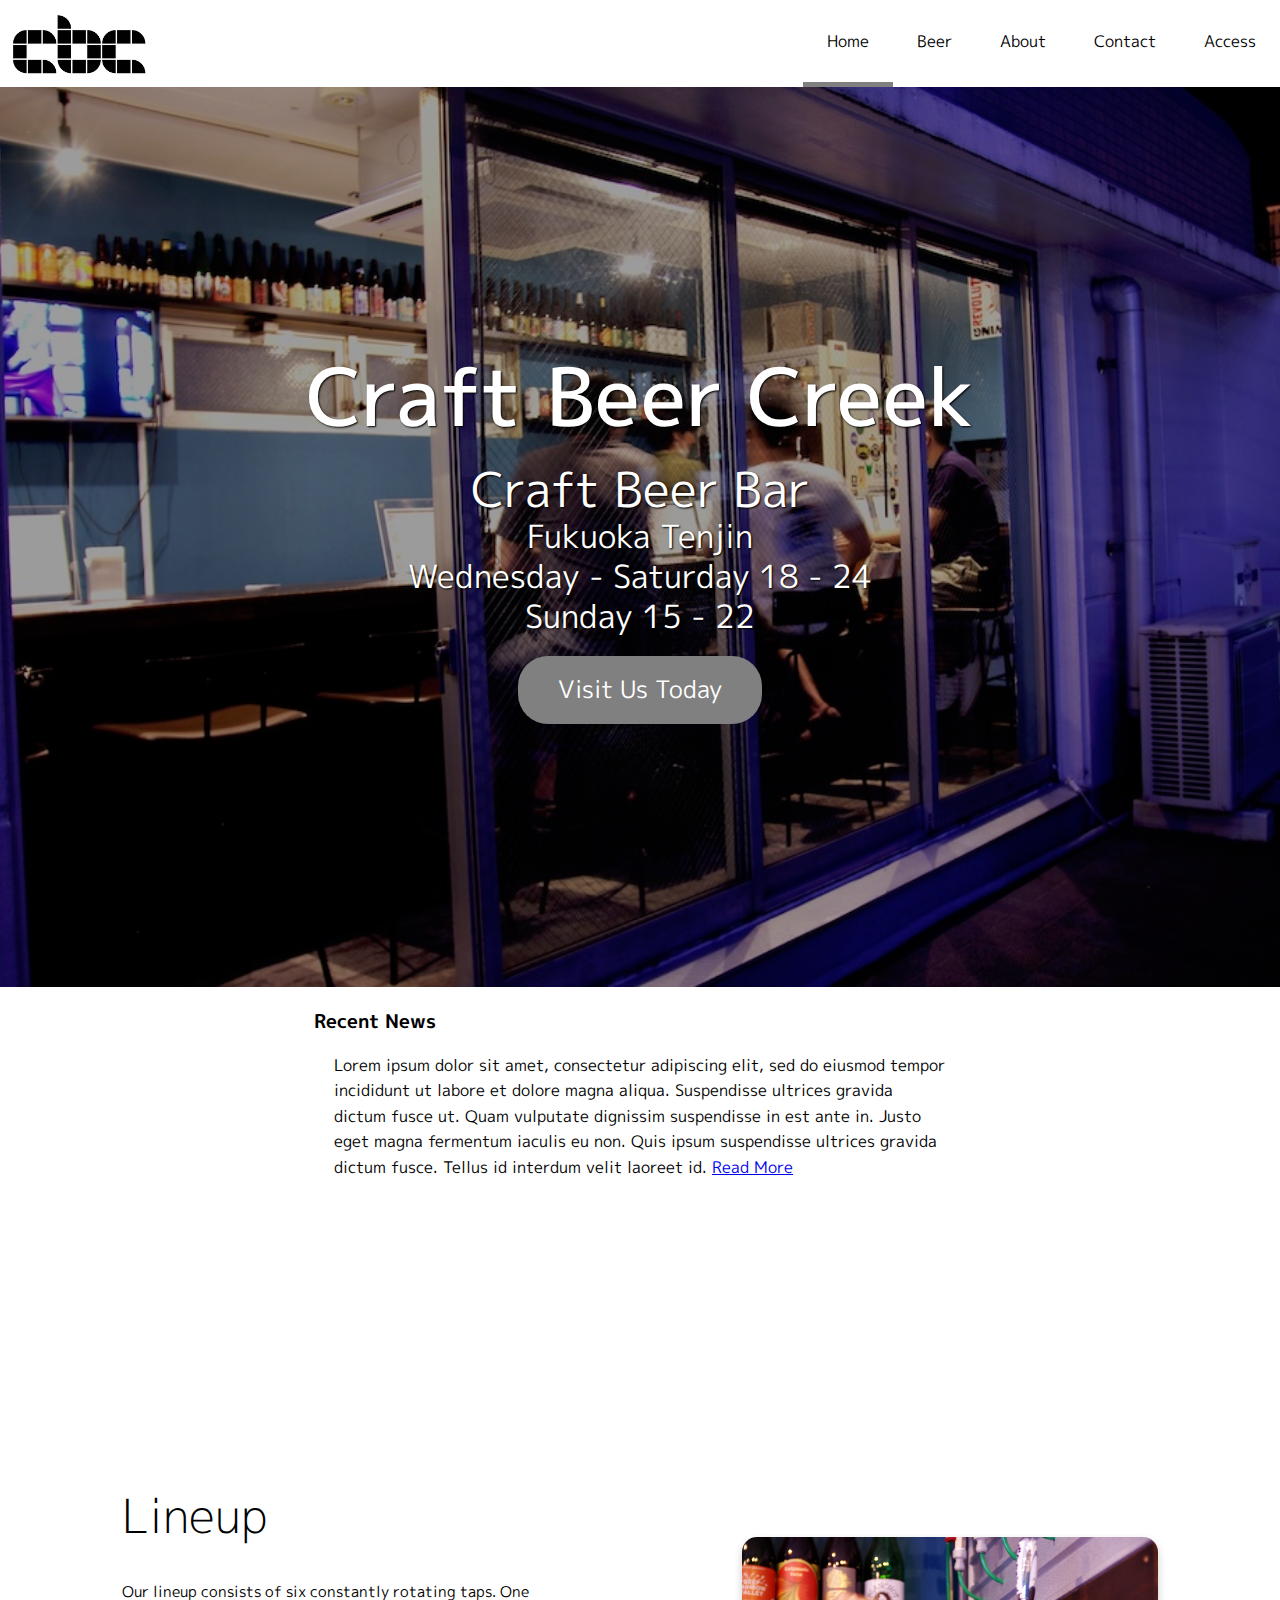
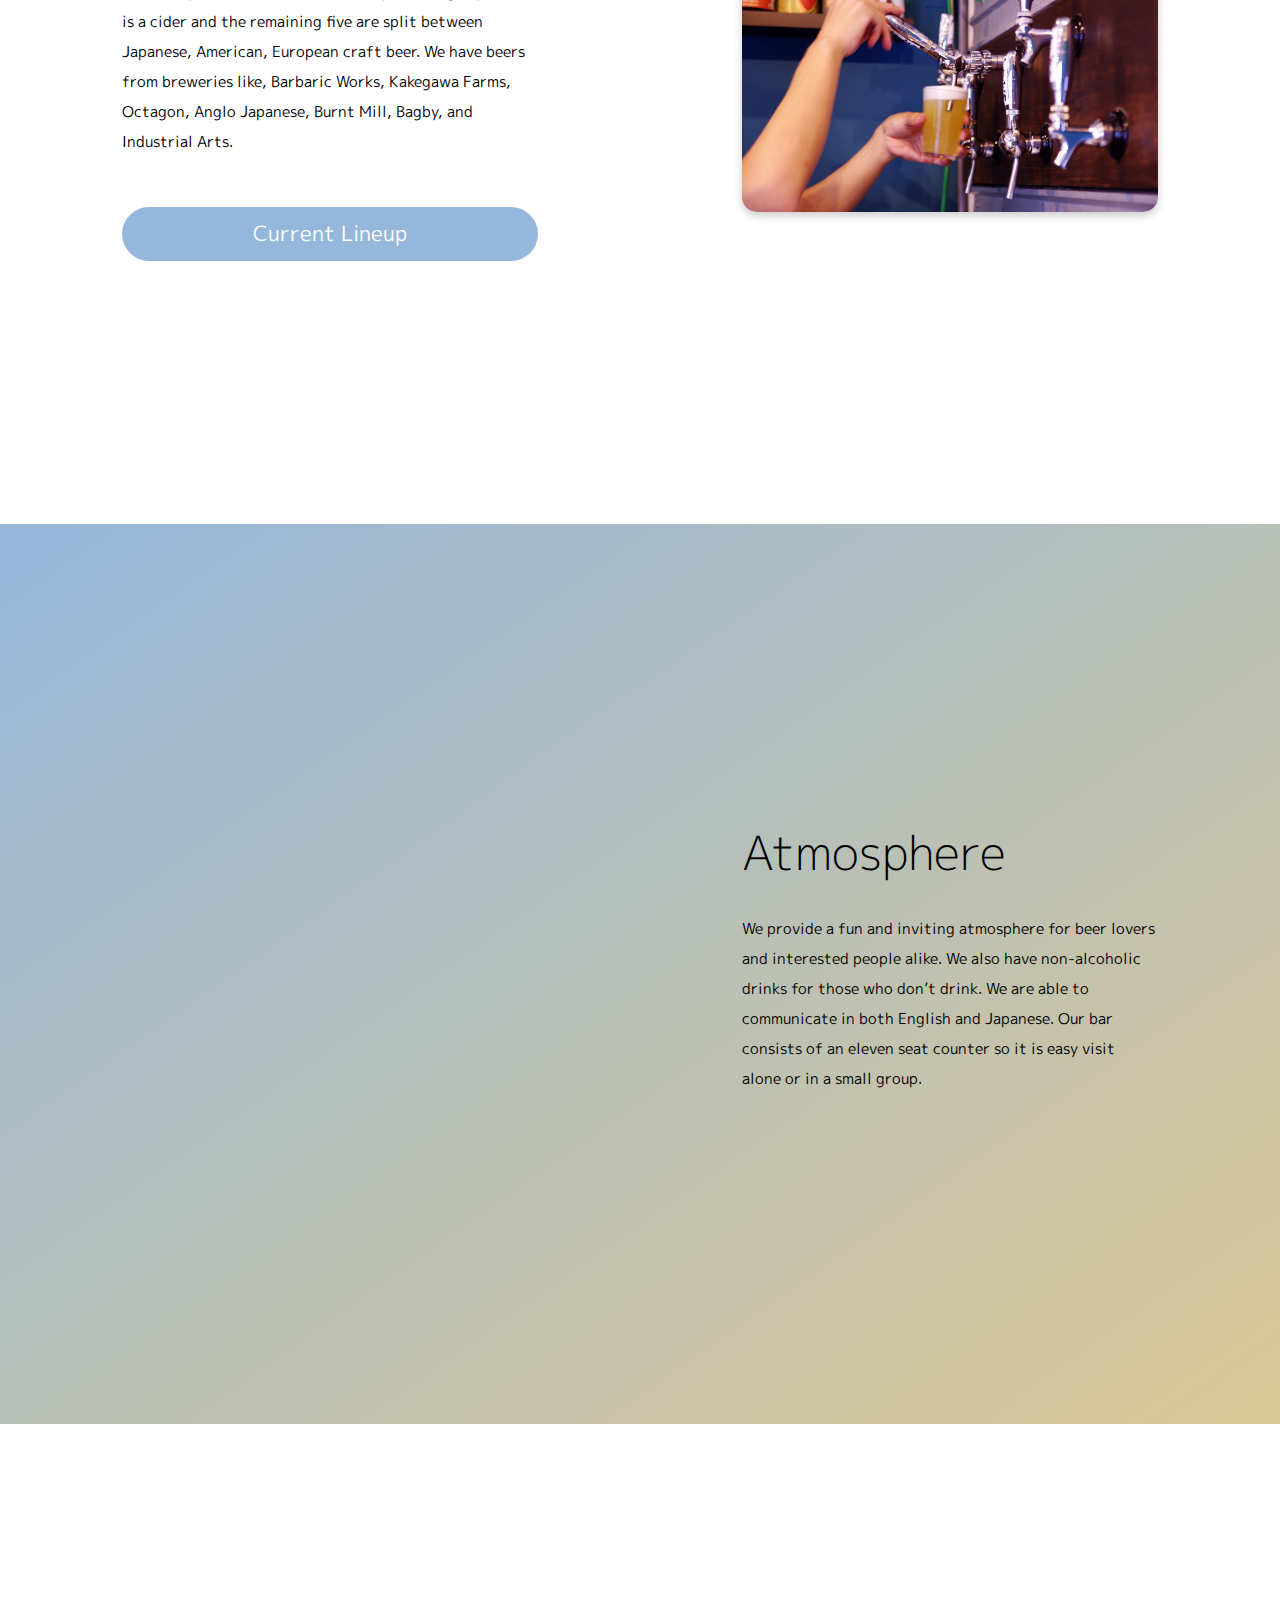
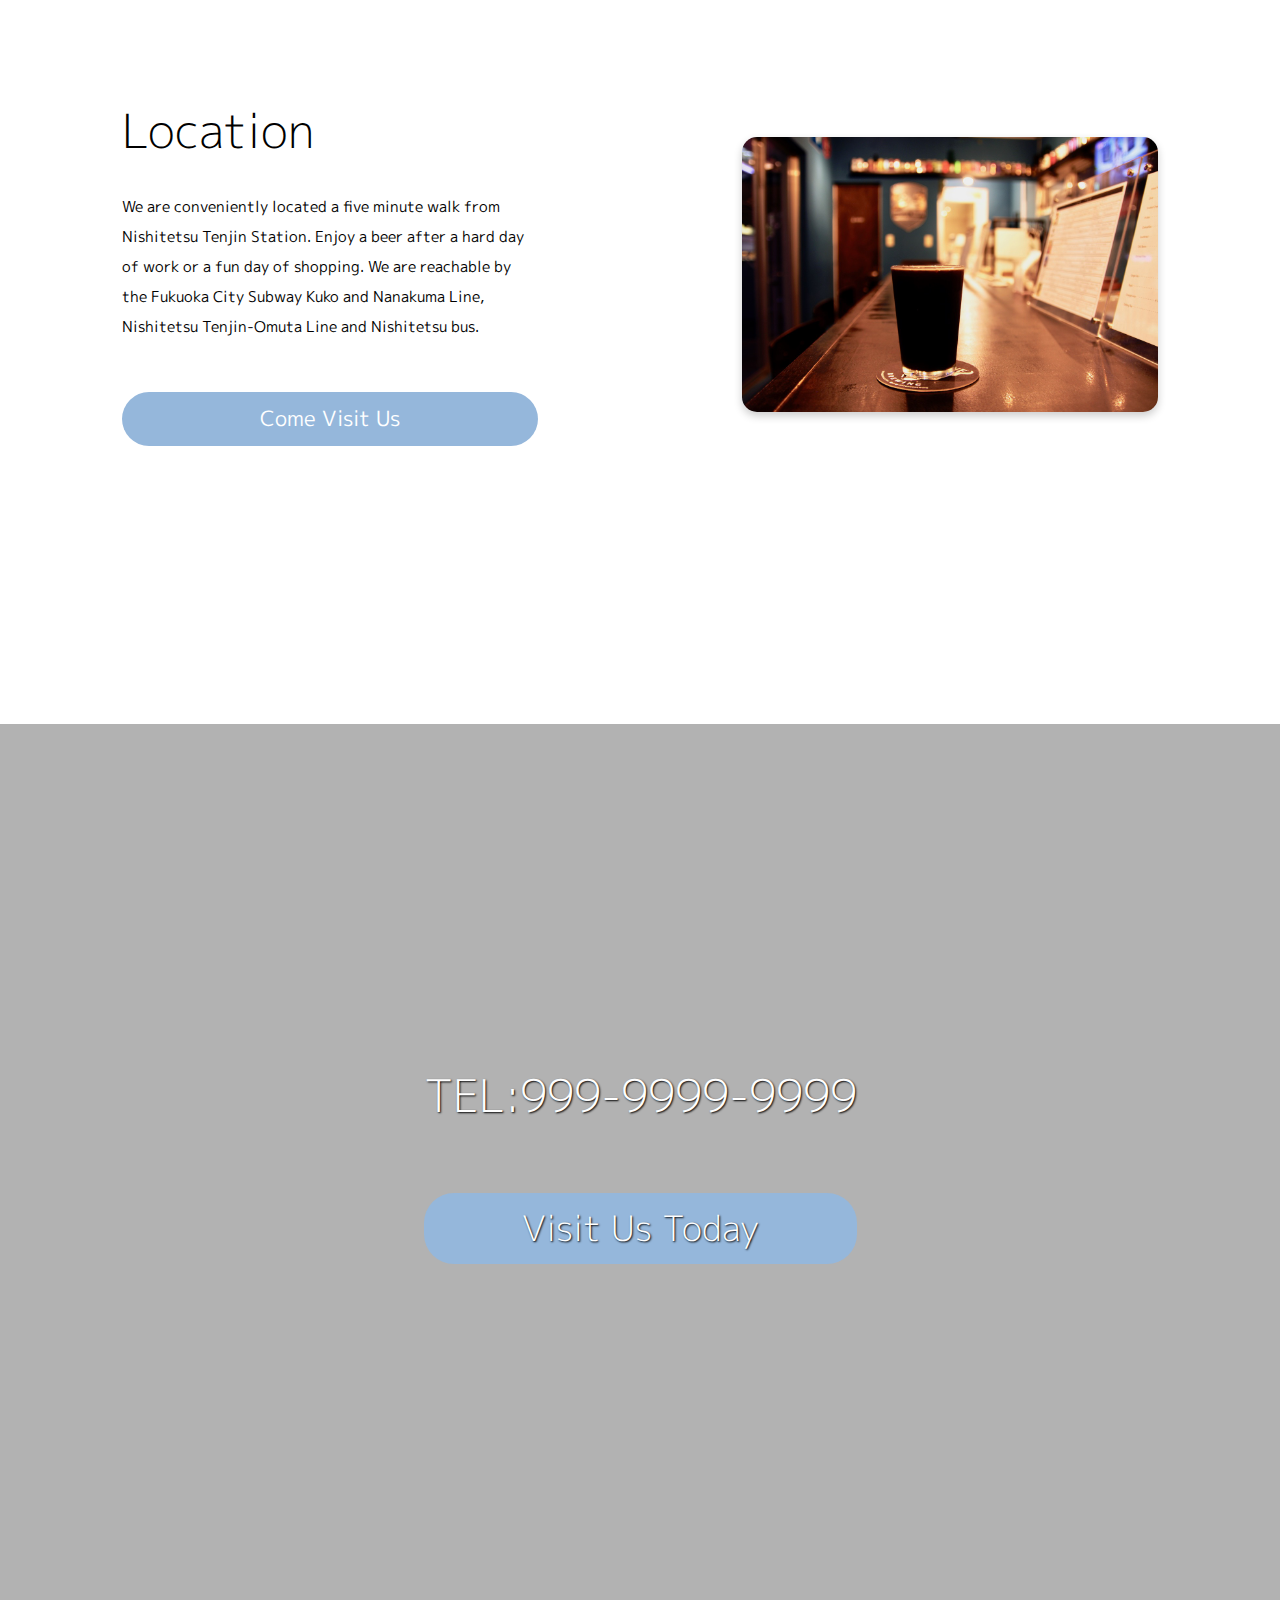
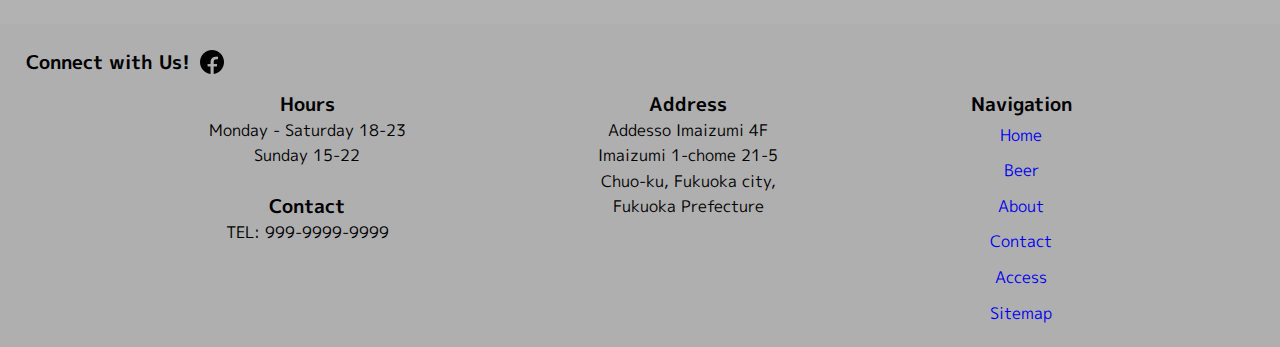
==== commit 58fce13b: "updated footer and changed facebook logo" ====
--- a/index.html
+++ b/index.html
@@ -91,7 +91,7 @@
 </section>
 <footer>
   <div class="social-media"><h3>Connect with Us!</h3>
-    <a href="http://facebook.com/"><img src="/facebook.png" alt="" srcset=""></a>
+    <a href="http://facebook.com/"><img class="facebook-logo" src="/facebook_logo.png" alt="facebook" srcset=""></a>
   </div>
   <div class="footer-wrapper">
     <div class="footer-left">
--- a/css/mystyle.css
+++ b/css/mystyle.css
@@ -182,12 +182,19 @@
 }
 .footer-nav {
   list-style-type: none;
-  line-height: 40px;
 }
 .footer-nav-item {
+  padding: 5px 0;
 }
 .footer-link {
   text-decoration: none;
+}
+.social-media {
+  display: flex;
+  padding: 10px;
+}
+.facebook-logo {
+  padding-left: 10px;
 }
 /*news*/
 .recent_news {
@@ -444,10 +451,11 @@
   margin: auto;
   height: 100%;
 }
-#contact-info, #contact-form {
+#contact-info {
   margin: 30px;
   width: 100%;
   max-width: 800px;
+  flex: 2 2 0;
 }
 #contact-info p {
   text-align: center;
@@ -460,7 +468,6 @@
   padding: 12px;
   border: 1px solid #ccc;
   border-radius: 4px;
-  box-sizing: border-box;
   resize: vertical;
 }
 textarea {
@@ -479,6 +486,7 @@
   cursor: pointer;
   float: right;
   width: 100%;
+  margin-top: 20px;
 }
 
 .row:after {
@@ -486,7 +494,14 @@
   display: table;
   clear: both;
 }
-
+.contact-image {
+  flex: 2 2 0;
+}
+.contact-image img {
+  height: auto;
+  width: 100%;
+  border-radius: 15px;
+}
 /* info display*/
 .full-view-container {
   height: 100vh;
